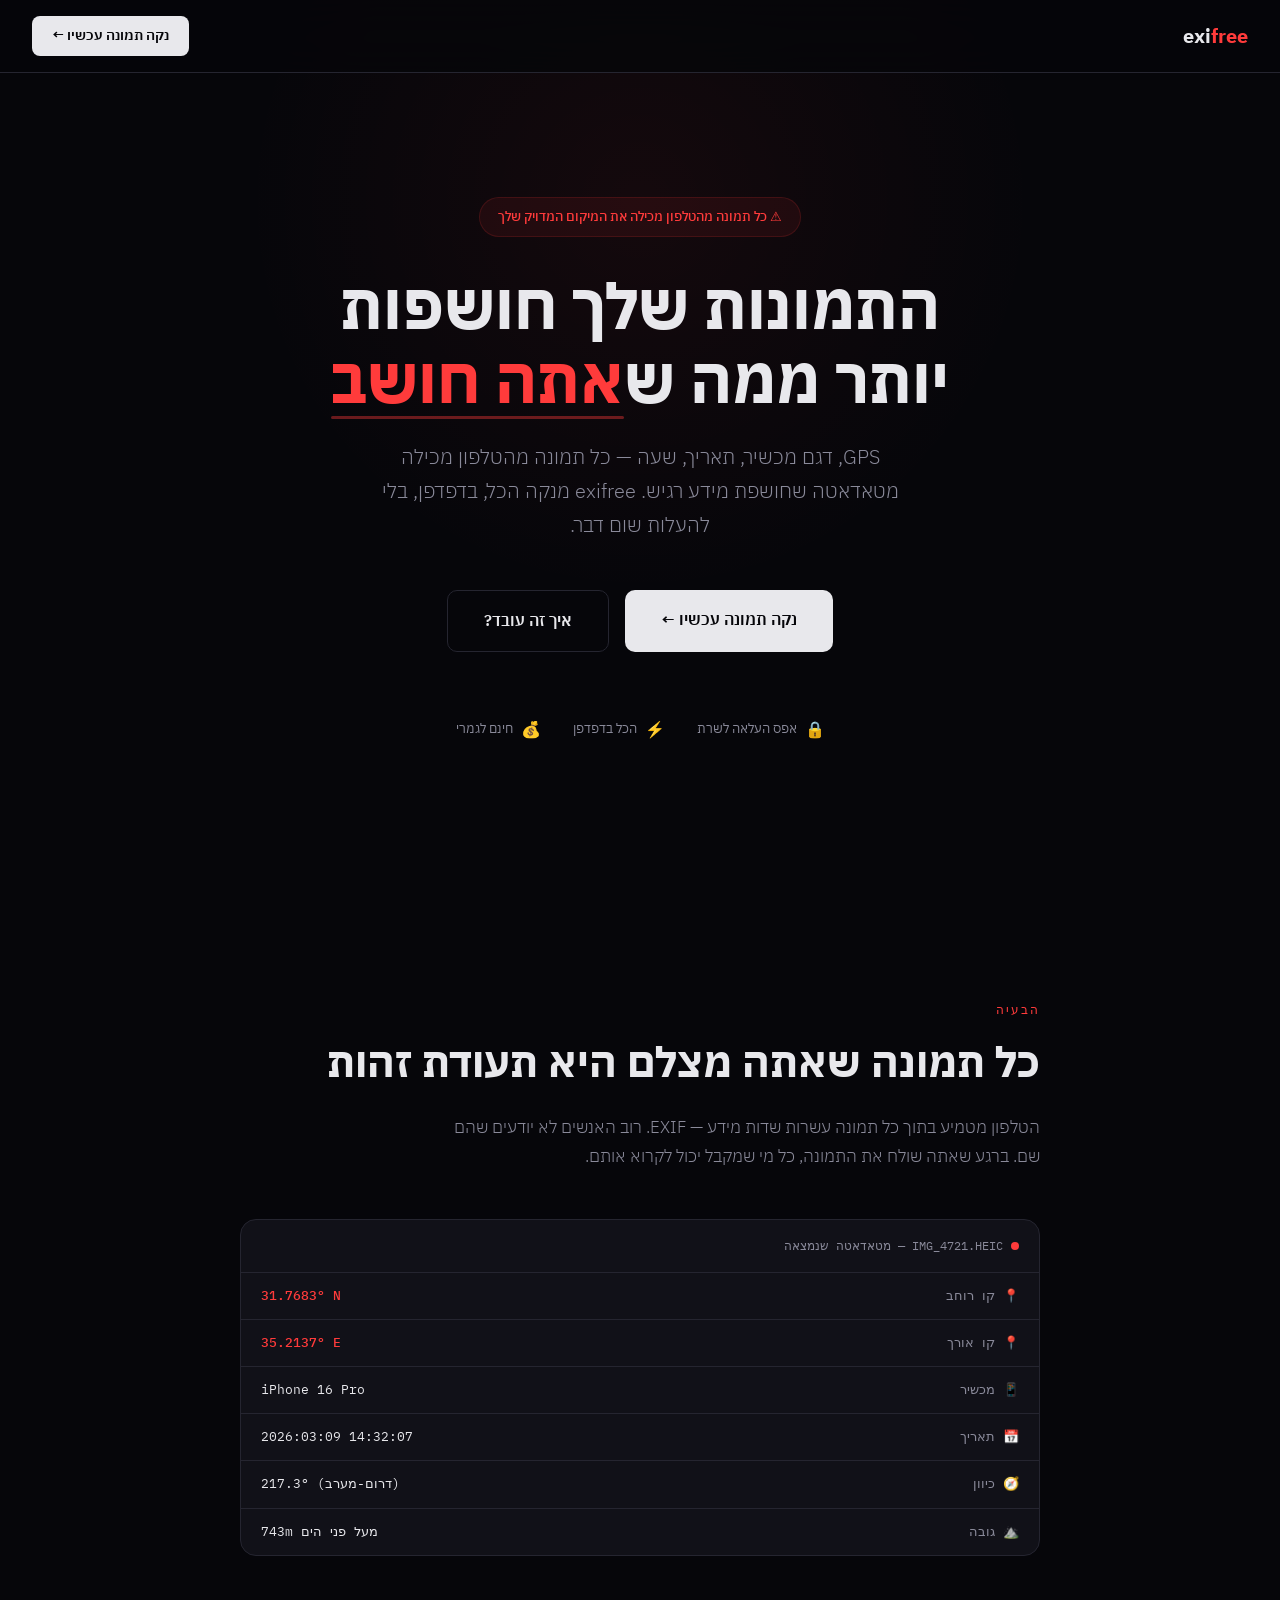
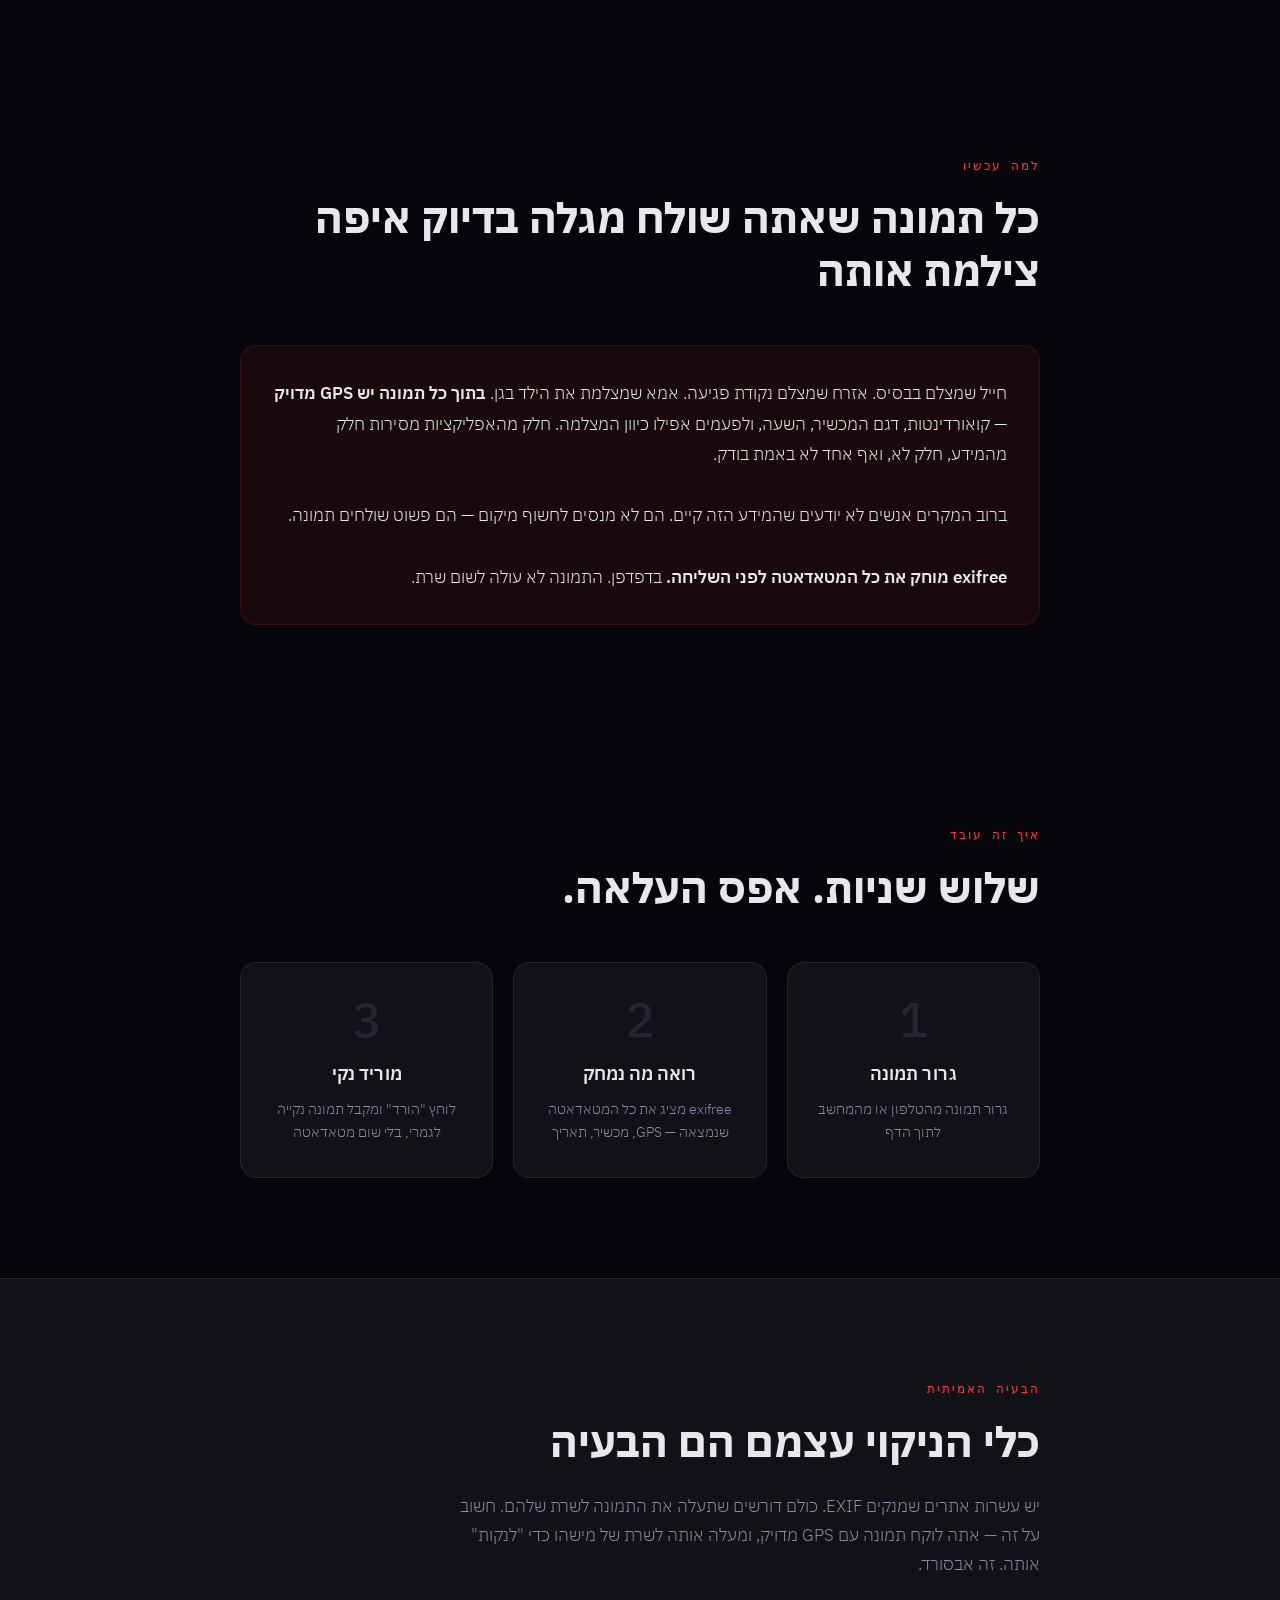
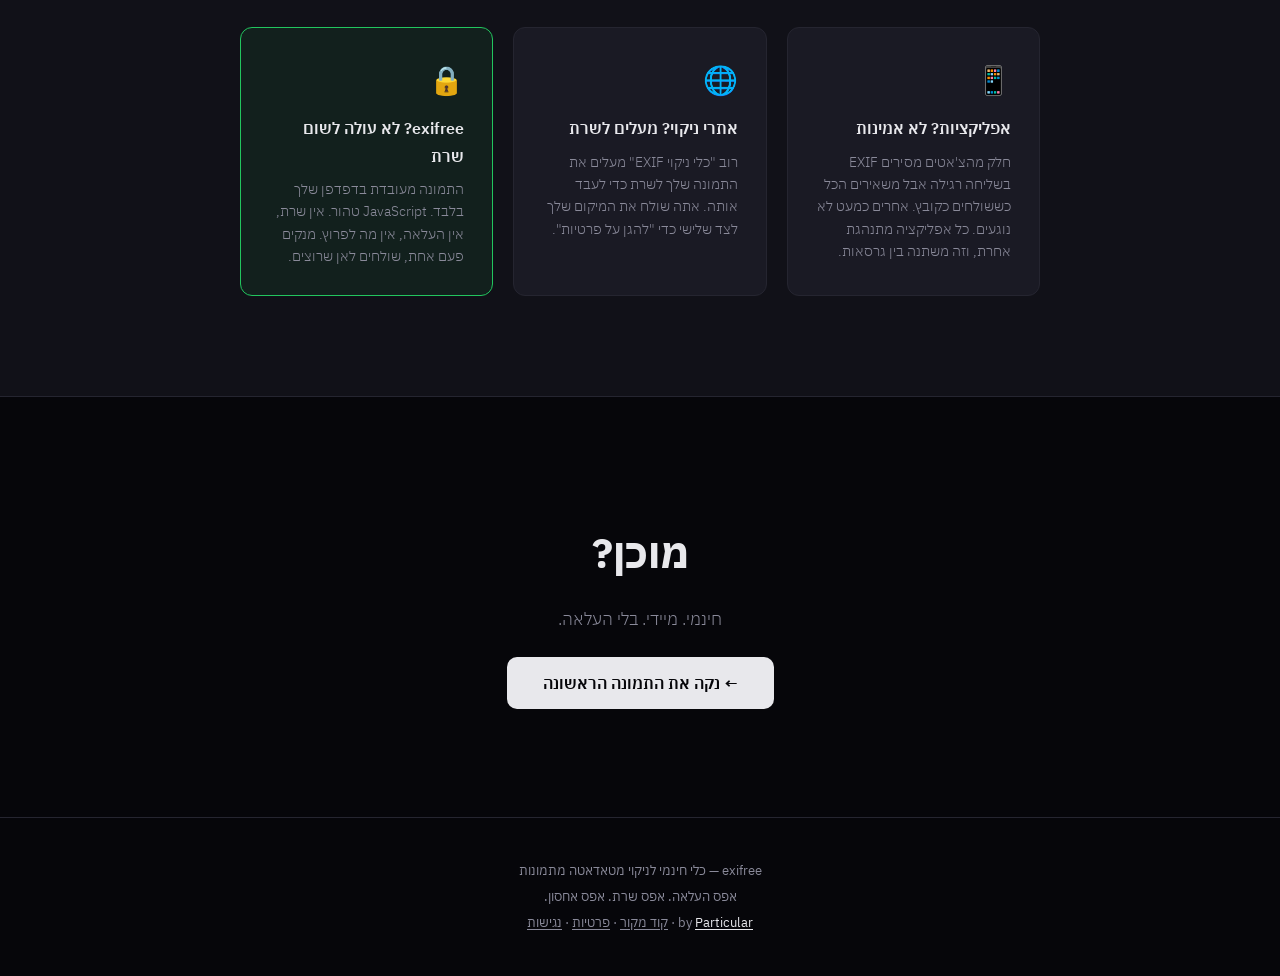
==== index.html @ 2421c088 "HEIC support, privacy, accessibility" ====
<!DOCTYPE html>
<html lang="he" dir="rtl">
<head>
<meta charset="UTF-8">
<meta name="viewport" content="width=device-width, initial-scale=1.0">
<title>exifree — התמונות שלך חושפות יותר ממה שאתה חושב</title>
<meta name="description" content="כלי חינמי לניקוי מטאדאטה מתמונות — GPS, מכשיר, תאריך. הכל בדפדפן, אפס העלאה לשרת. במיוחד חשוב בזמן מלחמה.">
<meta property="og:title" content="exifree — נקה מטאדאטה מתמונות">
<meta property="og:description" content="כל תמונה מהטלפון מכילה GPS מדויק, דגם מכשיר, תאריך ושעה. exifree מנקה הכל — בדפדפן, בלי העלאה.">
<meta property="og:type" content="website">
<link rel="preconnect" href="https://fonts.googleapis.com">
<link href="https://fonts.googleapis.com/css2?family=IBM+Plex+Sans+Hebrew:wght@300;400;500;600;700;800&family=IBM+Plex+Mono:wght@400;500&display=swap" rel="stylesheet">
<style>
:root {
  --bg: #06060a;
  --surface: #111118;
  --surface-2: #1a1a24;
  --border: #252530;
  --text: #e8e8ec;
  --text-dim: #8a8a9a;
  --red: #ff3b3b;
  --red-glow: rgba(255, 59, 59, 0.08);
  --green: #22c55e;
  --green-glow: rgba(34, 197, 94, 0.08);
  --font: 'IBM Plex Sans Hebrew', 'IBM Plex Sans', sans-serif;
  --mono: 'IBM Plex Mono', monospace;
}

* { margin: 0; padding: 0; box-sizing: border-box; }

html { scroll-behavior: smooth; }

body {
  background: var(--bg);
  color: var(--text);
  font-family: var(--font);
  line-height: 1.7;
  -webkit-font-smoothing: antialiased;
}

/* Nav */
nav {
  position: fixed;
  top: 0;
  left: 0;
  right: 0;
  z-index: 100;
  padding: 16px 32px;
  display: flex;
  justify-content: space-between;
  align-items: center;
  background: rgba(6,6,10,0.85);
  backdrop-filter: blur(20px);
  border-bottom: 1px solid var(--border);
}

.nav-logo {
  font-size: 20px;
  font-weight: 700;
  text-decoration: none;
  color: var(--text);
}

.nav-logo span { color: var(--red); }

.nav-cta {
  padding: 8px 20px;
  background: var(--text);
  color: var(--bg);
  border: none;
  border-radius: 8px;
  font-family: var(--font);
  font-size: 14px;
  font-weight: 600;
  text-decoration: none;
  transition: opacity 0.2s;
}

.nav-cta:hover { opacity: 0.85; }

/* Hero */
.hero {
  min-height: 100vh;
  display: flex;
  flex-direction: column;
  justify-content: center;
  align-items: center;
  text-align: center;
  padding: 120px 24px 80px;
  position: relative;
  overflow: hidden;
}

.hero::before {
  content: '';
  position: absolute;
  top: -200px;
  left: 50%;
  transform: translateX(-50%);
  width: 800px;
  height: 800px;
  background: radial-gradient(circle, rgba(255,59,59,0.06) 0%, transparent 70%);
  pointer-events: none;
}

.hero-warning {
  display: inline-flex;
  align-items: center;
  gap: 8px;
  padding: 8px 18px;
  background: var(--red-glow);
  border: 1px solid rgba(255,59,59,0.15);
  border-radius: 100px;
  font-size: 13px;
  color: var(--red);
  font-weight: 500;
  margin-bottom: 32px;
  animation: fadeDown 0.6s ease;
}

@keyframes fadeDown {
  from { opacity: 0; transform: translateY(-12px); }
  to { opacity: 1; transform: translateY(0); }
}

.hero h1 {
  font-size: clamp(36px, 6vw, 64px);
  font-weight: 800;
  line-height: 1.15;
  margin-bottom: 24px;
  max-width: 700px;
  animation: fadeUp 0.6s ease 0.1s both;
}

.hero h1 em {
  font-style: normal;
  color: var(--red);
  position: relative;
}

.hero h1 em::after {
  content: '';
  position: absolute;
  bottom: 2px;
  right: 0;
  left: 0;
  height: 3px;
  background: var(--red);
  border-radius: 2px;
  opacity: 0.4;
}

.hero-sub {
  font-size: clamp(16px, 2.2vw, 20px);
  color: var(--text-dim);
  max-width: 540px;
  font-weight: 300;
  margin-bottom: 48px;
  animation: fadeUp 0.6s ease 0.2s both;
}

@keyframes fadeUp {
  from { opacity: 0; transform: translateY(16px); }
  to { opacity: 1; transform: translateY(0); }
}

.hero-actions {
  display: flex;
  gap: 16px;
  animation: fadeUp 0.6s ease 0.3s both;
}

.btn-large {
  padding: 16px 36px;
  border-radius: 10px;
  font-family: var(--font);
  font-size: 16px;
  font-weight: 600;
  text-decoration: none;
  transition: all 0.2s ease;
  cursor: pointer;
  border: none;
}

.btn-primary {
  background: var(--text);
  color: var(--bg);
}

.btn-primary:hover {
  transform: translateY(-2px);
  box-shadow: 0 8px 30px rgba(255,255,255,0.1);
}

.btn-ghost {
  background: transparent;
  color: var(--text);
  border: 1px solid var(--border);
}

.btn-ghost:hover {
  border-color: var(--text-dim);
}

.hero-trust {
  margin-top: 64px;
  display: flex;
  gap: 32px;
  animation: fadeUp 0.6s ease 0.4s both;
}

.trust-item {
  display: flex;
  align-items: center;
  gap: 8px;
  font-size: 13px;
  color: var(--text-dim);
}

.trust-item .icon {
  font-size: 16px;
}

/* Problem section */
section {
  padding: 100px 24px;
}

.section-inner {
  max-width: 800px;
  margin: 0 auto;
}

.section-label {
  font-family: var(--mono);
  font-size: 12px;
  font-weight: 500;
  color: var(--red);
  text-transform: uppercase;
  letter-spacing: 2px;
  margin-bottom: 16px;
}

.section-title {
  font-size: clamp(28px, 4vw, 42px);
  font-weight: 700;
  line-height: 1.25;
  margin-bottom: 24px;
}

.section-text {
  font-size: 17px;
  color: var(--text-dim);
  font-weight: 300;
  max-width: 600px;
}

/* EXIF demo */
.exif-demo {
  margin-top: 48px;
  background: var(--surface);
  border: 1px solid var(--border);
  border-radius: 16px;
  overflow: hidden;
}

.exif-demo-header {
  padding: 16px 20px;
  border-bottom: 1px solid var(--border);
  font-family: var(--mono);
  font-size: 12px;
  color: var(--text-dim);
  display: flex;
  align-items: center;
  gap: 8px;
}

.exif-demo-header .dot {
  width: 8px;
  height: 8px;
  border-radius: 50%;
  background: var(--red);
  animation: pulse 2s infinite;
}

@keyframes pulse {
  0%, 100% { opacity: 1; }
  50% { opacity: 0.4; }
}

.exif-demo-body {
  padding: 0;
}

.exif-row {
  display: flex;
  justify-content: space-between;
  padding: 12px 20px;
  border-bottom: 1px solid var(--border);
  font-size: 14px;
}

.exif-row:last-child { border-bottom: none; }

.exif-label {
  color: var(--text-dim);
  font-family: var(--mono);
  font-size: 13px;
}

.exif-value {
  font-family: var(--mono);
  font-size: 13px;
  direction: ltr;
  text-align: left;
}

.exif-value.danger {
  color: var(--red);
  font-weight: 500;
}

/* How section */
.how-grid {
  display: grid;
  grid-template-columns: repeat(3, 1fr);
  gap: 20px;
  margin-top: 48px;
}

.how-card {
  background: var(--surface);
  border: 1px solid var(--border);
  border-radius: 16px;
  padding: 32px 24px;
  text-align: center;
  transition: border-color 0.3s;
}

.how-card:hover {
  border-color: var(--text-dim);
}

.how-num {
  font-family: var(--mono);
  font-size: 48px;
  font-weight: 500;
  color: var(--border);
  margin-bottom: 16px;
  line-height: 1;
}

.how-card h3 {
  font-size: 18px;
  font-weight: 600;
  margin-bottom: 8px;
}

.how-card p {
  font-size: 14px;
  color: var(--text-dim);
  font-weight: 300;
}

/* Why section */
.why-section {
  background: var(--surface);
  border-top: 1px solid var(--border);
  border-bottom: 1px solid var(--border);
}

.why-grid {
  display: grid;
  grid-template-columns: repeat(3, 1fr);
  gap: 20px;
  margin-top: 48px;
}

.why-card {
  padding: 28px;
  background: var(--surface-2);
  border: 1px solid var(--border);
  border-radius: 12px;
}

.why-card .icon {
  font-size: 28px;
  margin-bottom: 12px;
}

.why-card h3 {
  font-size: 16px;
  font-weight: 600;
  margin-bottom: 8px;
}

.why-card p {
  font-size: 14px;
  color: var(--text-dim);
  font-weight: 300;
  line-height: 1.6;
}

.why-card-highlight {
  border-color: var(--green);
  background: var(--green-glow);
}

/* Context (wartime) */
.context-section .context-box {
  margin-top: 48px;
  padding: 32px;
  background: var(--red-glow);
  border: 1px solid rgba(255,59,59,0.12);
  border-radius: 16px;
}

.context-box p {
  font-size: 17px;
  line-height: 1.8;
  font-weight: 300;
}

.context-box strong {
  font-weight: 600;
  color: var(--text);
}

/* CTA */
.cta-section {
  text-align: center;
  padding: 120px 24px;
}

.cta-section h2 {
  font-size: clamp(28px, 4vw, 42px);
  font-weight: 700;
  margin-bottom: 16px;
}

.cta-section p {
  font-size: 17px;
  color: var(--text-dim);
  margin-bottom: 36px;
  font-weight: 300;
}

/* Footer */
footer {
  padding: 40px 24px;
  border-top: 1px solid var(--border);
  text-align: center;
}

footer p {
  font-size: 13px;
  color: var(--text-dim);
  line-height: 2;
}

footer a {
  color: var(--text-dim);
  text-decoration: underline;
  text-underline-offset: 2px;
}

footer a:hover { color: var(--text); }

/* Responsive */
@media (max-width: 640px) {
  nav { padding: 12px 16px; }
  .hero-actions { flex-direction: column; width: 100%; max-width: 320px; }
  .btn-large { text-align: center; }
  .hero-trust { flex-direction: column; gap: 12px; }
  .how-grid { grid-template-columns: 1fr; }
  .why-grid { grid-template-columns: 1fr; }
  .exif-row { flex-direction: column; gap: 4px; }
}

/* Accessibility */
*:focus-visible {
  outline: 2px solid var(--red);
  outline-offset: 2px;
}

.skip-link {
  position: absolute;
  top: -100px;
  right: 0;
  padding: 8px 16px;
  background: var(--red);
  color: #fff;
  z-index: 200;
  font-size: 14px;
  border-radius: 0 0 8px 8px;
  text-decoration: none;
}

.skip-link:focus { top: 0; right: 0; }

@media (prefers-reduced-motion: reduce) {
  *, *::before, *::after {
    animation-duration: 0.01ms !important;
    transition-duration: 0.01ms !important;
  }
}
</style>
</head>
<body>

<a href="#problem" class="skip-link">דלג לתוכן</a>

<nav aria-label="ניווט ראשי">
  <a href="/" class="nav-logo">exi<span>free</span></a>
  <a href="/app" class="nav-cta">נקה תמונה עכשיו ←</a>
</nav>

<!-- Hero -->
<main>
<section class="hero">
  <div class="hero-warning">⚠ כל תמונה מהטלפון מכילה את המיקום המדויק שלך</div>
  <h1>התמונות שלך חושפות<br>יותר ממה ש<em>אתה חושב</em></h1>
  <p class="hero-sub">GPS, דגם מכשיר, תאריך, שעה — כל תמונה מהטלפון מכילה מטאדאטה שחושפת מידע רגיש. exifree מנקה הכל, בדפדפן, בלי להעלות שום דבר.</p>
  <div class="hero-actions">
    <a href="/app" class="btn-large btn-primary">נקה תמונה עכשיו ←</a>
    <a href="#how" class="btn-large btn-ghost">איך זה עובד?</a>
  </div>
  <div class="hero-trust">
    <span class="trust-item"><span class="icon" aria-hidden="true">🔒</span> אפס העלאה לשרת</span>
    <span class="trust-item"><span class="icon" aria-hidden="true">⚡</span> הכל בדפדפן</span>
    <span class="trust-item"><span class="icon" aria-hidden="true">💰</span> חינם לגמרי</span>
  </div>
</section>

<!-- Problem -->
<section id="problem">
  <div class="section-inner">
    <div class="section-label">הבעיה</div>
    <h2 class="section-title">כל תמונה שאתה מצלם היא תעודת זהות</h2>
    <p class="section-text">הטלפון מטמיע בתוך כל תמונה עשרות שדות מידע — EXIF. רוב האנשים לא יודעים שהם שם. ברגע שאתה שולח את התמונה, כל מי שמקבל יכול לקרוא אותם.</p>
    
    <div class="exif-demo">
      <div class="exif-demo-header">
        <span class="dot" aria-hidden="true"></span>
        IMG_4721.HEIC — מטאדאטה שנמצאה
      </div>
      <div class="exif-demo-body">
        <div class="exif-row">
          <span class="exif-label">📍 קו רוחב</span>
          <span class="exif-value danger">31.7683° N</span>
        </div>
        <div class="exif-row">
          <span class="exif-label">📍 קו אורך</span>
          <span class="exif-value danger">35.2137° E</span>
        </div>
        <div class="exif-row">
          <span class="exif-label">📱 מכשיר</span>
          <span class="exif-value">iPhone 16 Pro</span>
        </div>
        <div class="exif-row">
          <span class="exif-label">📅 תאריך</span>
          <span class="exif-value">2026:03:09 14:32:07</span>
        </div>
        <div class="exif-row">
          <span class="exif-label">🧭 כיוון</span>
          <span class="exif-value">217.3° (דרום-מערב)</span>
        </div>
        <div class="exif-row">
          <span class="exif-label">⛰️ גובה</span>
          <span class="exif-value">743m מעל פני הים</span>
        </div>
      </div>
    </div>
  </div>
</section>

<!-- Context -->
<section class="context-section">
  <div class="section-inner">
    <div class="section-label">למה עכשיו</div>
    <h2 class="section-title">כל תמונה שאתה שולח מגלה בדיוק איפה צילמת אותה</h2>
    <div class="context-box">
      <p>
        חייל שמצלם בבסיס. אזרח שמצלם נקודת פגיעה. אמא שמצלמת את הילד בגן. <strong>בתוך כל תמונה יש GPS מדויק</strong> — קואורדינטות, דגם המכשיר, השעה, ולפעמים אפילו כיוון המצלמה. חלק מהאפליקציות מסירות חלק מהמידע, חלק לא, ואף אחד לא באמת בודק.<br><br>
        ברוב המקרים אנשים לא יודעים שהמידע הזה קיים. הם לא מנסים לחשוף מיקום — הם פשוט שולחים תמונה.<br><br>
        <strong>exifree מוחק את כל המטאדאטה לפני השליחה.</strong> בדפדפן. התמונה לא עולה לשום שרת.
      </p>
    </div>
  </div>
</section>

<!-- How -->
<section id="how">
  <div class="section-inner">
    <div class="section-label">איך זה עובד</div>
    <h2 class="section-title">שלוש שניות. אפס העלאה.</h2>
    <div class="how-grid">
      <div class="how-card">
        <div class="how-num">1</div>
        <h3>גרור תמונה</h3>
        <p>גרור תמונה מהטלפון או מהמחשב לתוך הדף</p>
      </div>
      <div class="how-card">
        <div class="how-num">2</div>
        <h3>רואה מה נמחק</h3>
        <p>exifree מציג את כל המטאדאטה שנמצאה — GPS, מכשיר, תאריך</p>
      </div>
      <div class="how-card">
        <div class="how-num">3</div>
        <h3>מוריד נקי</h3>
        <p>לוחץ "הורד" ומקבל תמונה נקייה לגמרי, בלי שום מטאדאטה</p>
      </div>
    </div>
  </div>
</section>

<!-- The Paradox -->
<section class="why-section">
  <div class="section-inner">
    <div class="section-label">הבעיה האמיתית</div>
    <h2 class="section-title">כלי הניקוי עצמם הם הבעיה</h2>
    <p class="section-text" style="margin-bottom:32px;">יש עשרות אתרים שמנקים EXIF. כולם דורשים שתעלה את התמונה לשרת שלהם. חשוב על זה — אתה לוקח תמונה עם GPS מדויק, ומעלה אותה לשרת של מישהו כדי "לנקות" אותה. זה אבסורד.</p>
    <div class="why-grid">
      <div class="why-card">
        <div class="icon" aria-hidden="true">📱</div>
        <h3>אפליקציות? לא אמינות</h3>
        <p>חלק מהצ'אטים מסירים EXIF בשליחה רגילה אבל משאירים הכל כששולחים כקובץ. אחרים כמעט לא נוגעים. כל אפליקציה מתנהגת אחרת, וזה משתנה בין גרסאות.</p>
      </div>
      <div class="why-card">
        <div class="icon" aria-hidden="true">🌐</div>
        <h3>אתרי ניקוי? מעלים לשרת</h3>
        <p>רוב "כלי ניקוי EXIF" מעלים את התמונה שלך לשרת כדי לעבד אותה. אתה שולח את המיקום שלך לצד שלישי כדי "להגן על פרטיות".</p>
      </div>
      <div class="why-card why-card-highlight">
        <div class="icon" aria-hidden="true">🔒</div>
        <h3>exifree? לא עולה לשום שרת</h3>
        <p>התמונה מעובדת בדפדפן שלך בלבד. JavaScript טהור. אין שרת, אין העלאה, אין מה לפרוץ. מנקים פעם אחת, שולחים לאן שרוצים.</p>
      </div>
    </div>
  </div>
</section>

</main>
<!-- CTA -->
<section class="cta-section">
  <h2>מוכן?</h2>
  <p>חינמי. מיידי. בלי העלאה.</p>
  <a href="/app" class="btn-large btn-primary">← נקה את התמונה הראשונה</a>
</section>

<!-- Footer -->
<footer role="contentinfo">
  <p>
    exifree — כלי חינמי לניקוי מטאדאטה מתמונות<br>
    אפס העלאה. אפס שרת. אפס אחסון.<br>
    by <a href="https://particular.co.il" style="color:var(--text);">Particular</a> · <a href="https://github.com/atas2390/exifree">קוד מקור</a> · <a href="/privacy">פרטיות</a> · <a href="/accessibility">נגישות</a>
  </p>
</footer>

</body>
</html>
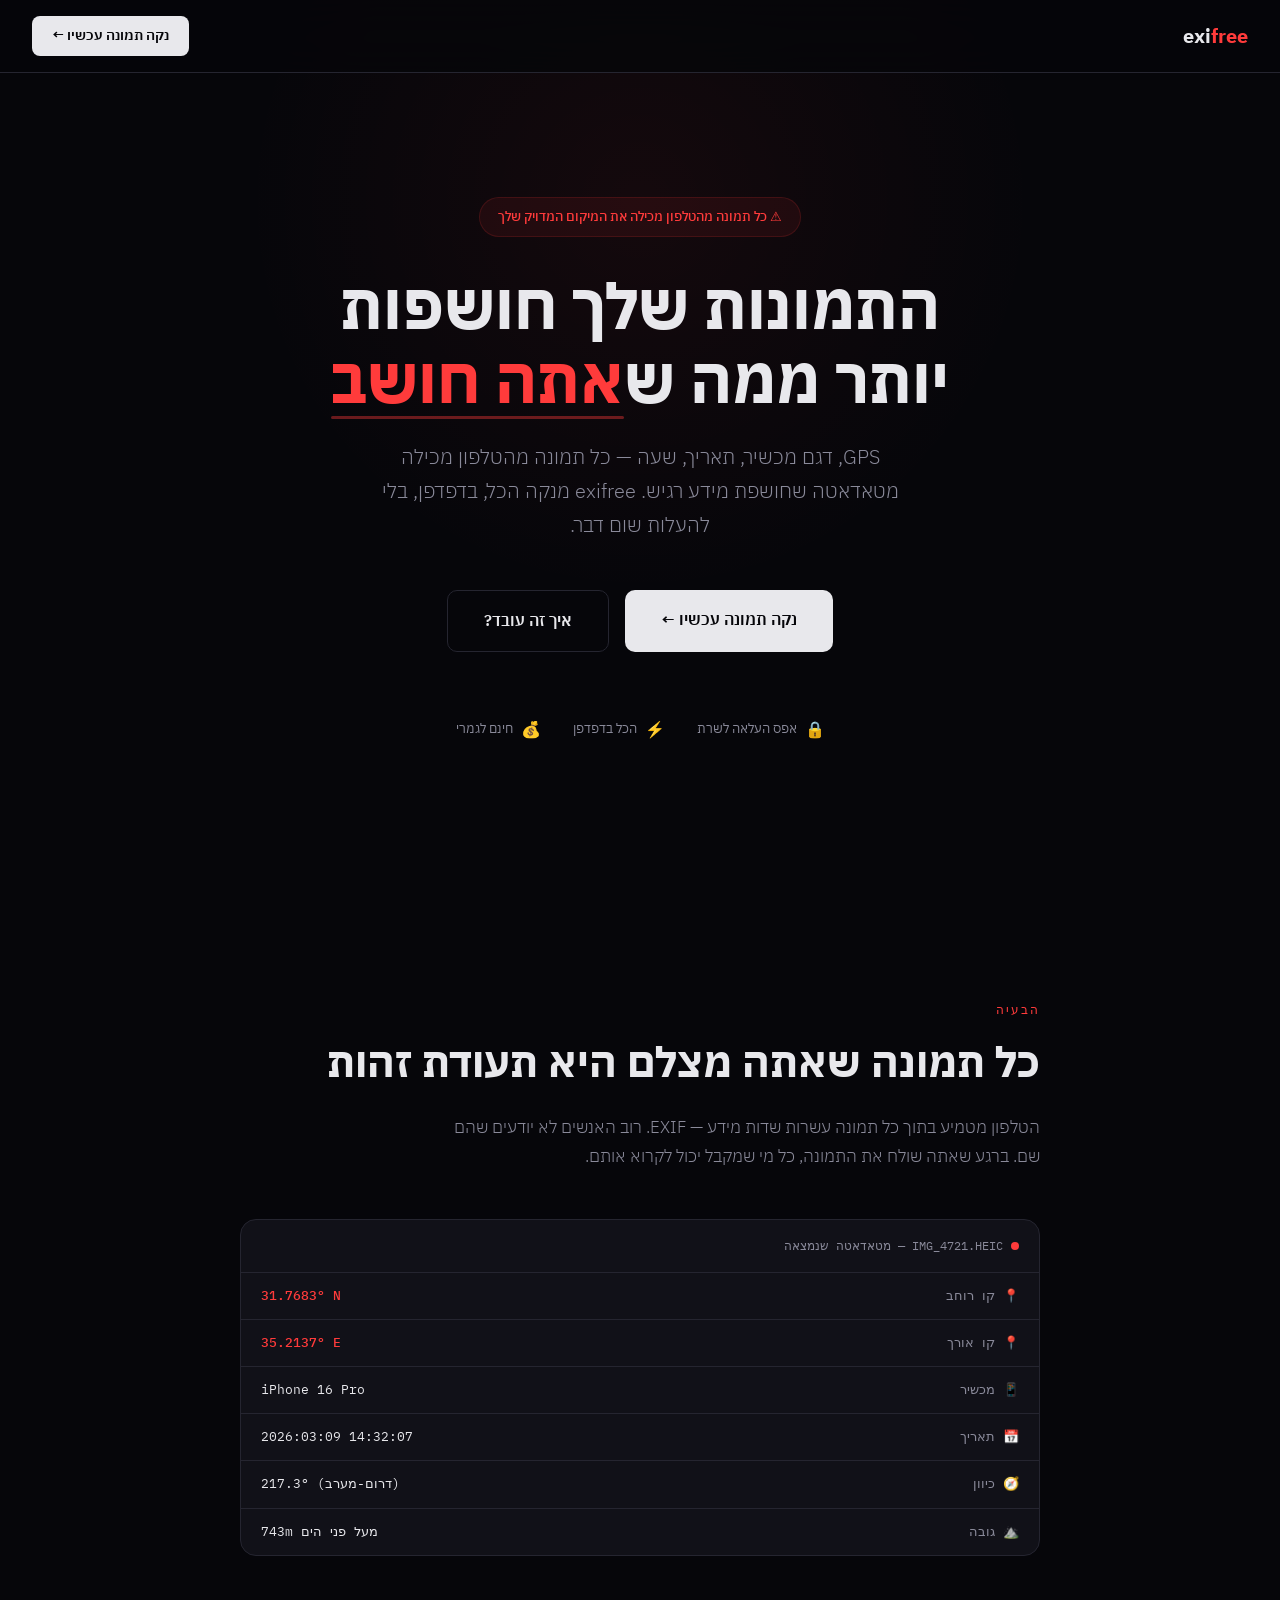
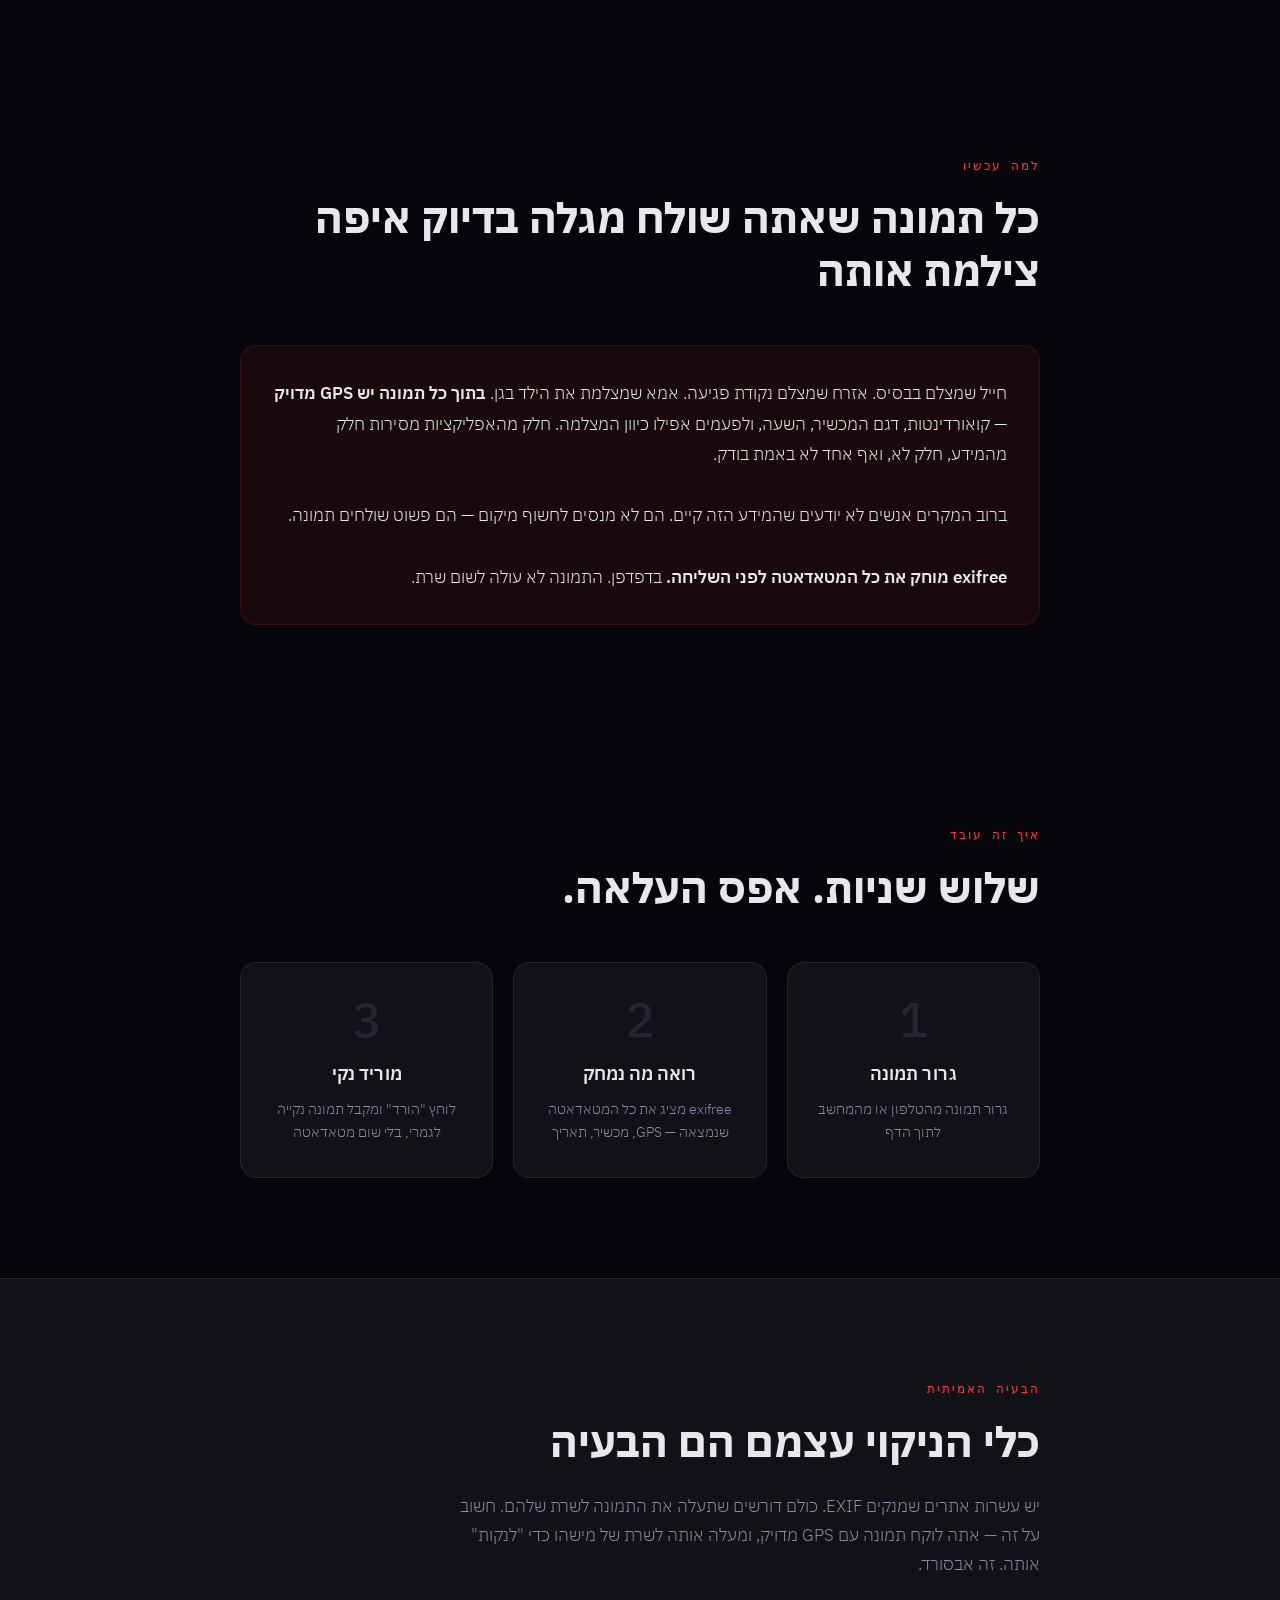
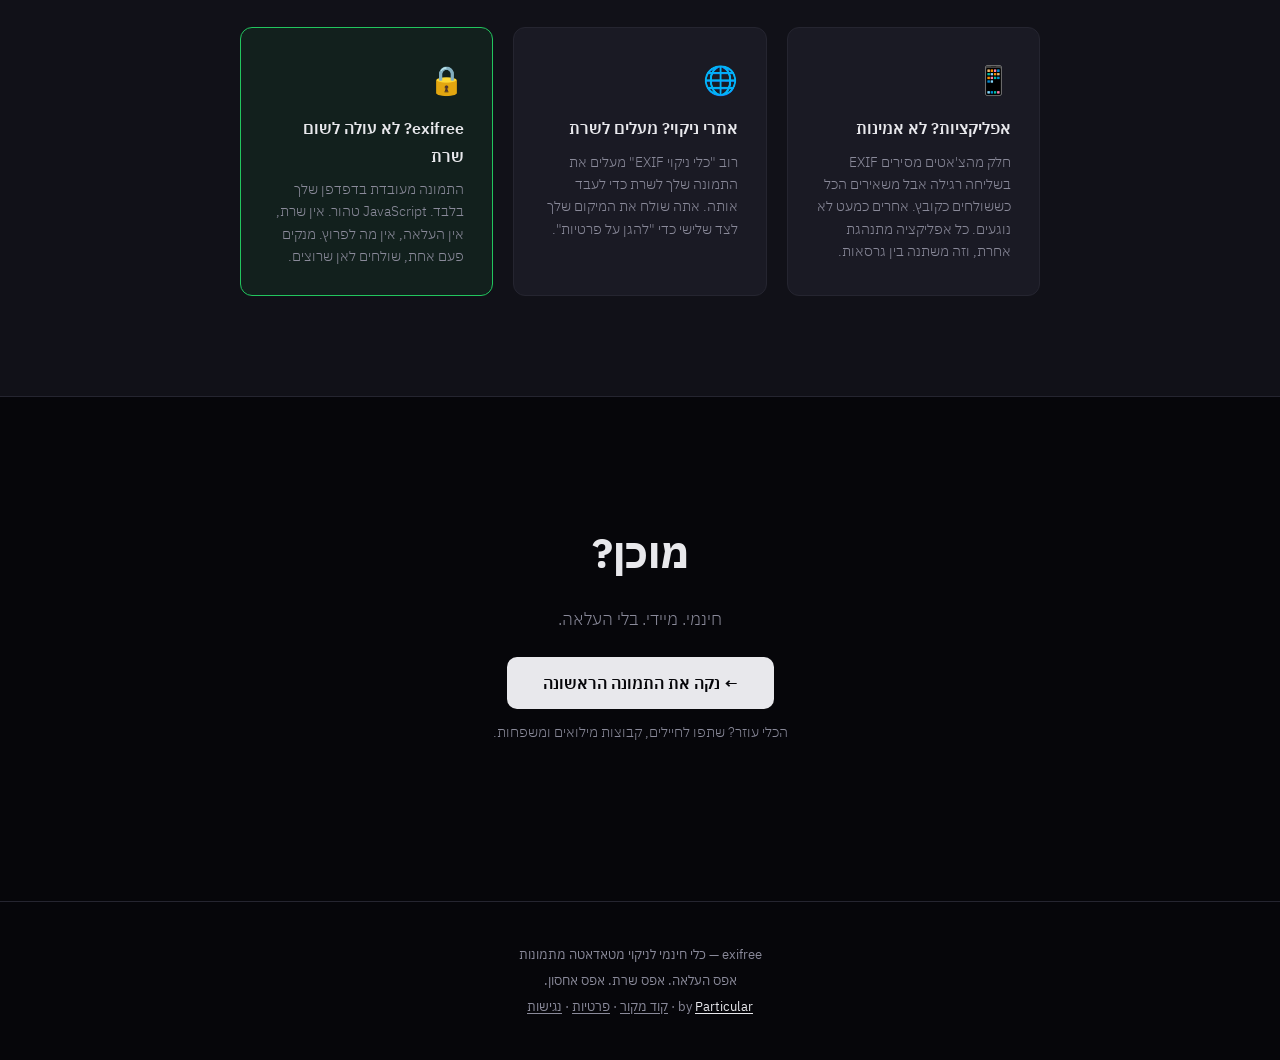
==== commit 4371794e: "add sharing CTA" ====
--- a/index.html
+++ b/index.html
@@ -646,6 +646,7 @@
   <h2>מוכן?</h2>
   <p>חינמי. מיידי. בלי העלאה.</p>
   <a href="/app" class="btn-large btn-primary">← נקה את התמונה הראשונה</a>
+  <p style="margin-top:24px; font-size:14px; color:var(--text-dim);">הכלי עוזר? שתפו לחיילים, קבוצות מילואים ומשפחות.</p>
 </section>
 
 <!-- Footer -->
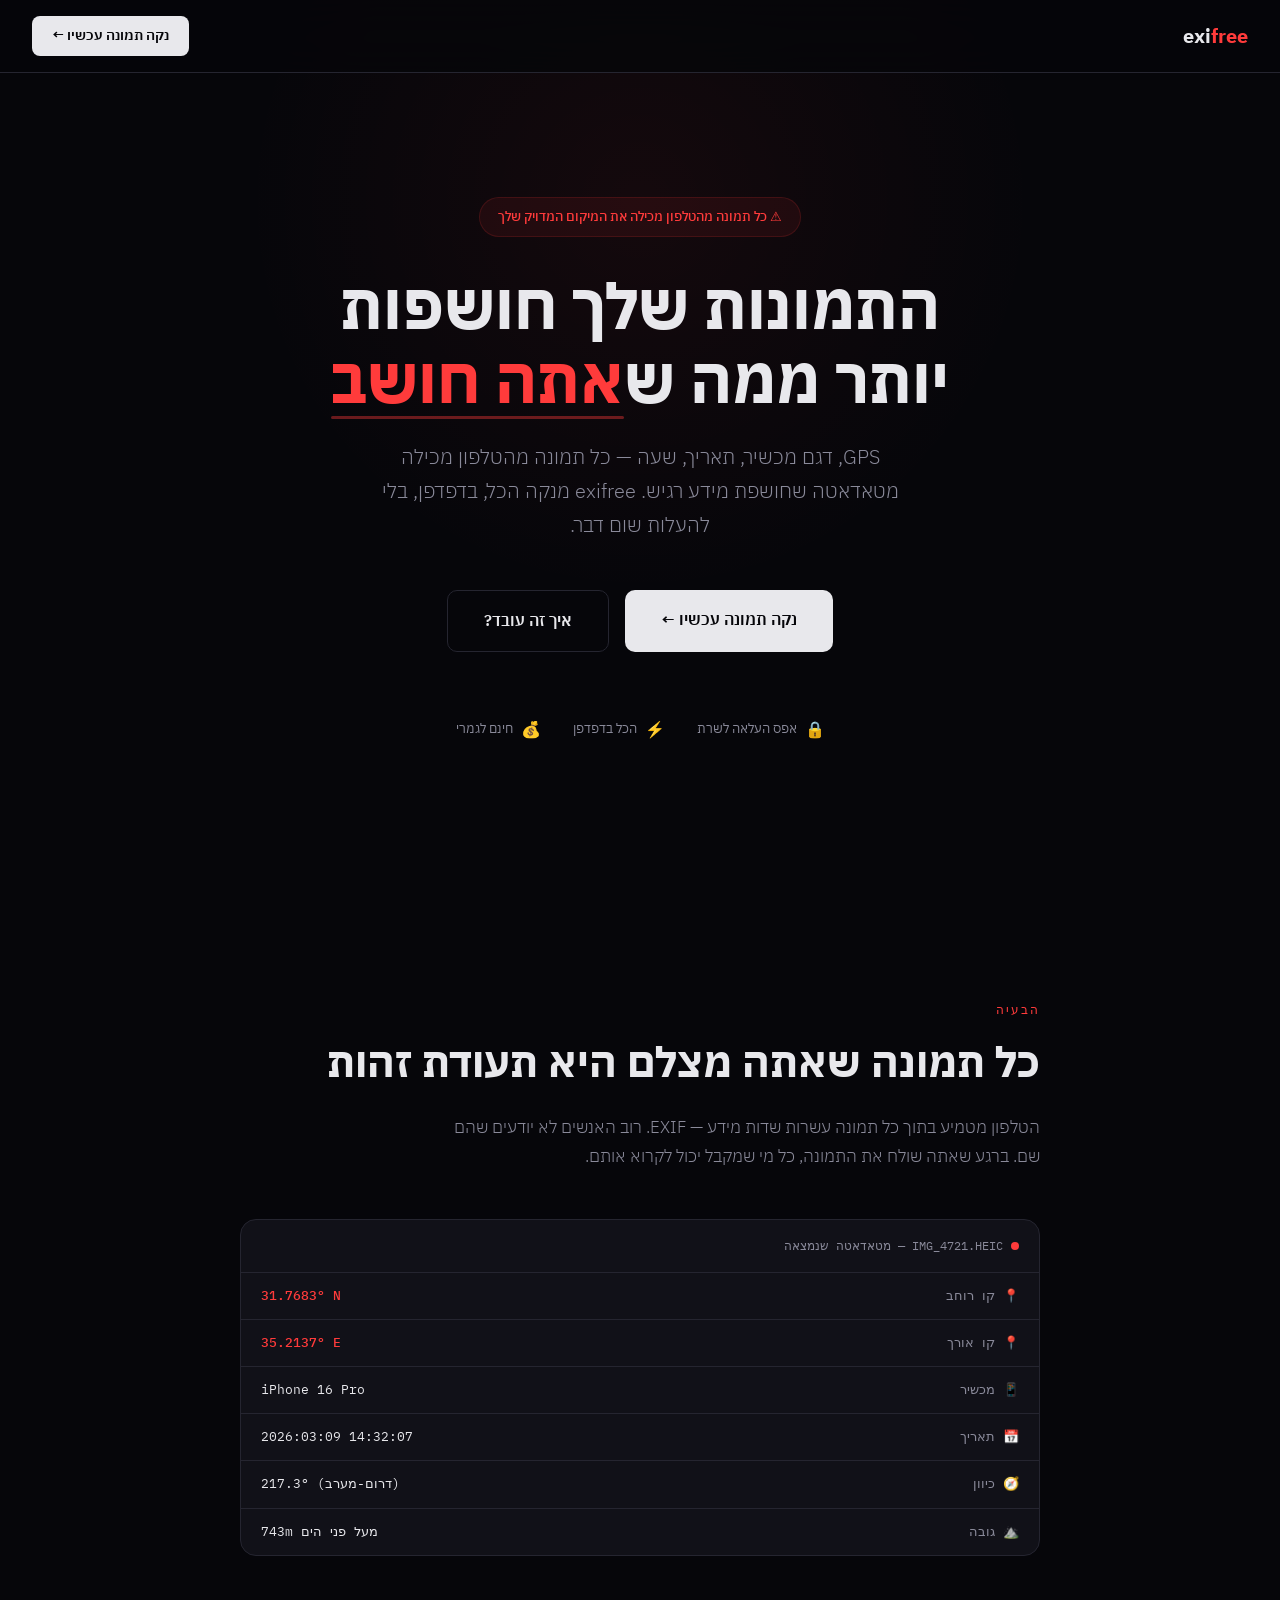
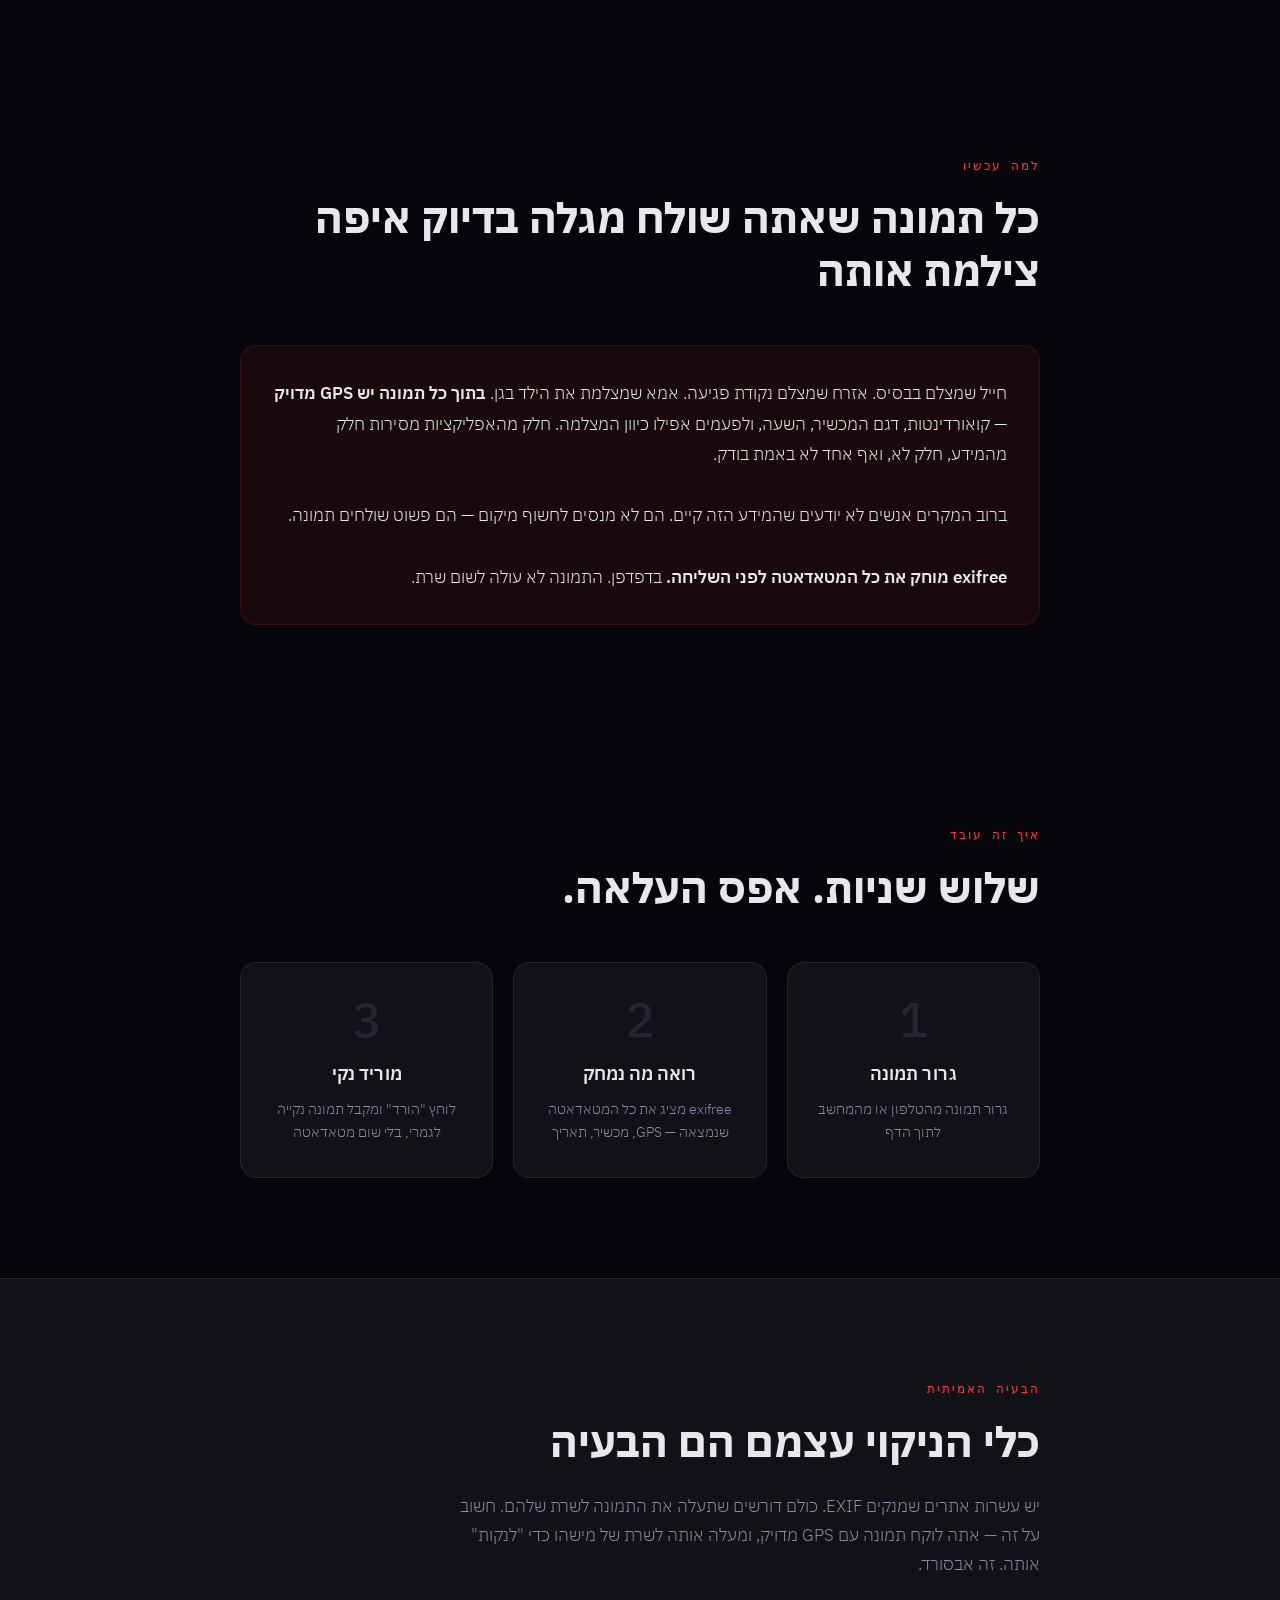
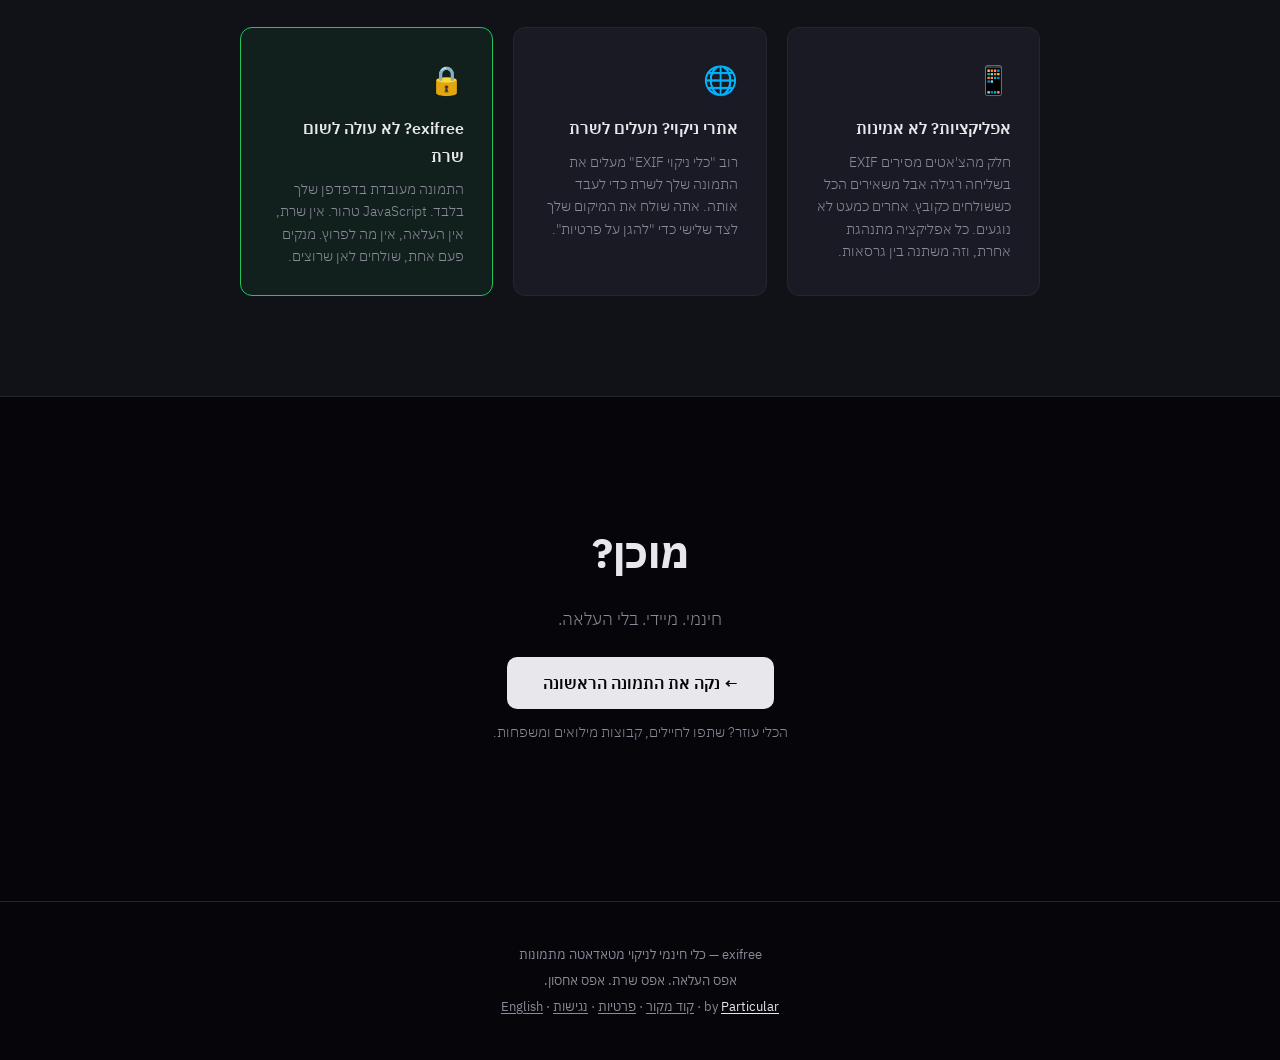
==== commit eb976443: "add English version, universal privacy focus" ====
--- a/index.html
+++ b/index.html
@@ -654,7 +654,7 @@
   <p>
     exifree — כלי חינמי לניקוי מטאדאטה מתמונות<br>
     אפס העלאה. אפס שרת. אפס אחסון.<br>
-    by <a href="https://particular.co.il" style="color:var(--text);">Particular</a> · <a href="https://github.com/atas2390/exifree">קוד מקור</a> · <a href="/privacy">פרטיות</a> · <a href="/accessibility">נגישות</a>
+    by <a href="https://particular.co.il" style="color:var(--text);">Particular</a> · <a href="https://github.com/atas2390/exifree">קוד מקור</a> · <a href="/privacy">פרטיות</a> · <a href="/accessibility">נגישות</a> · <a href="/en/">English</a>
   </p>
 </footer>
 
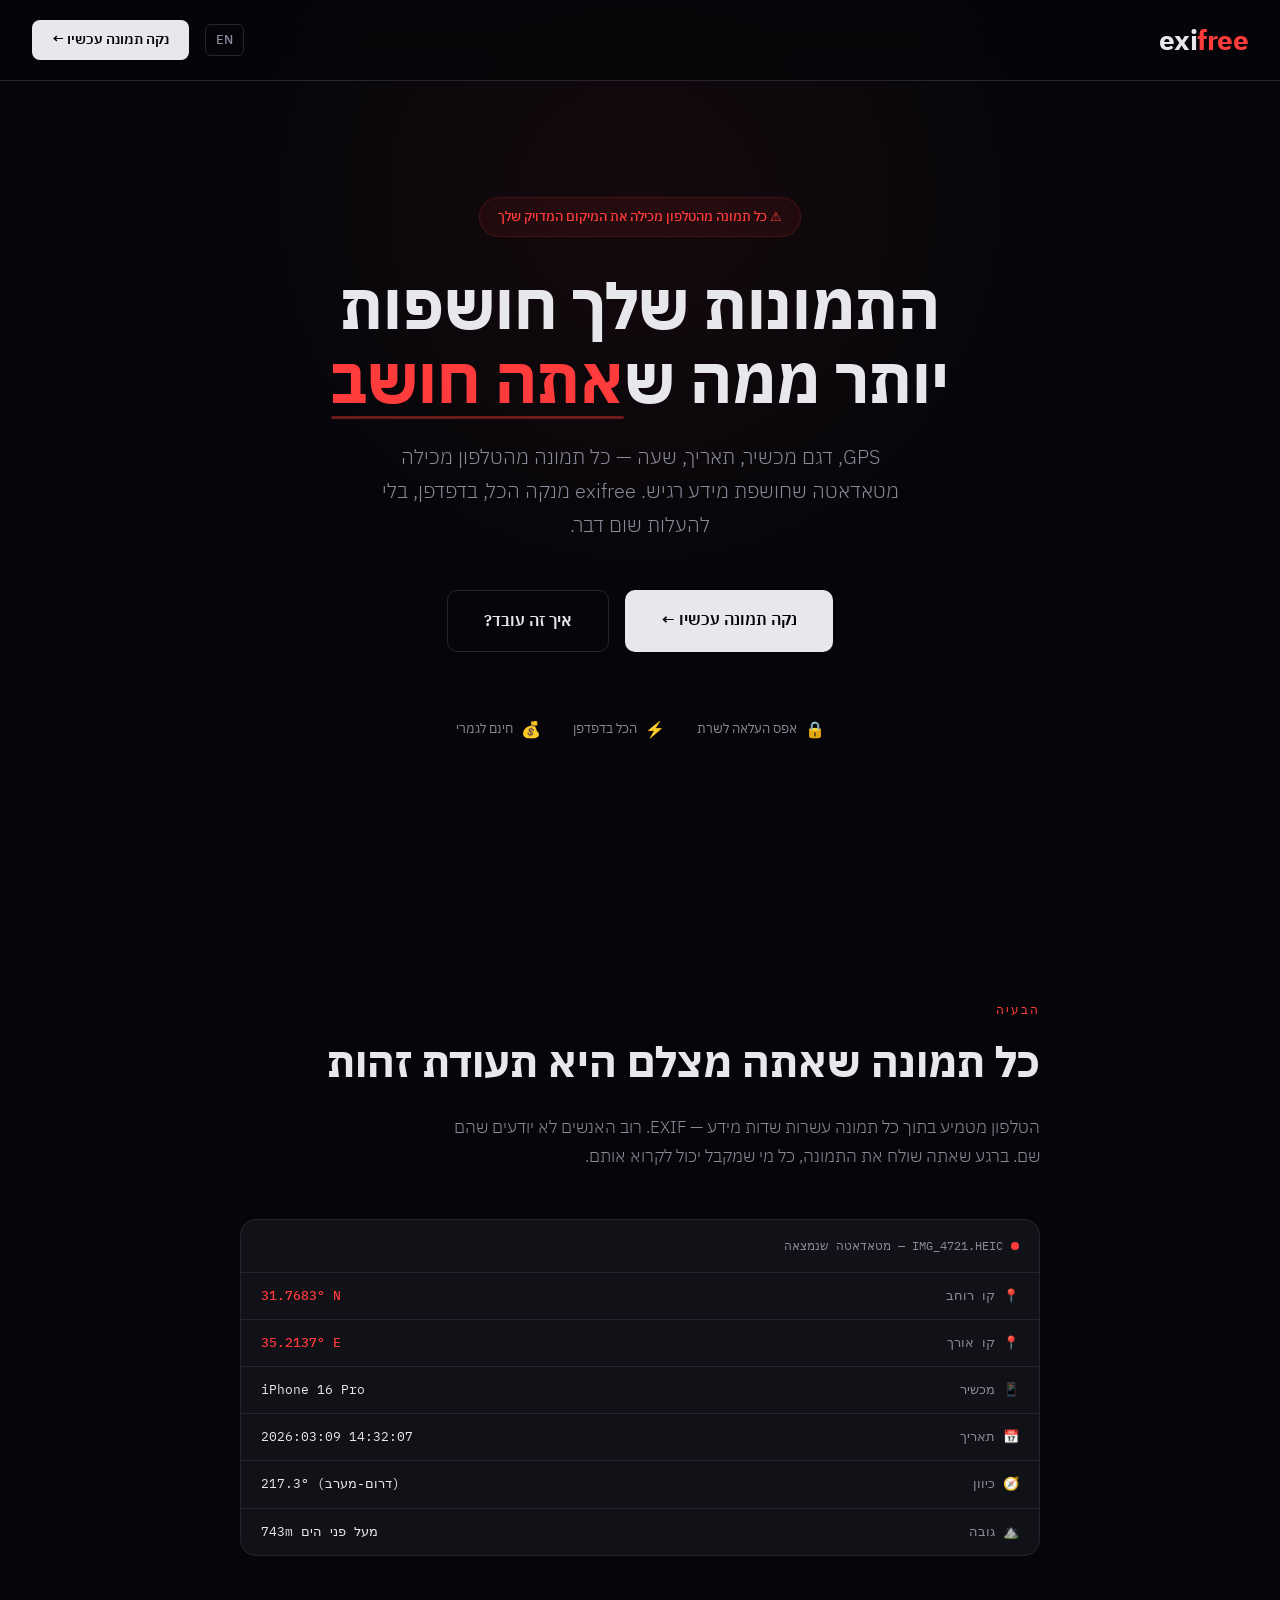
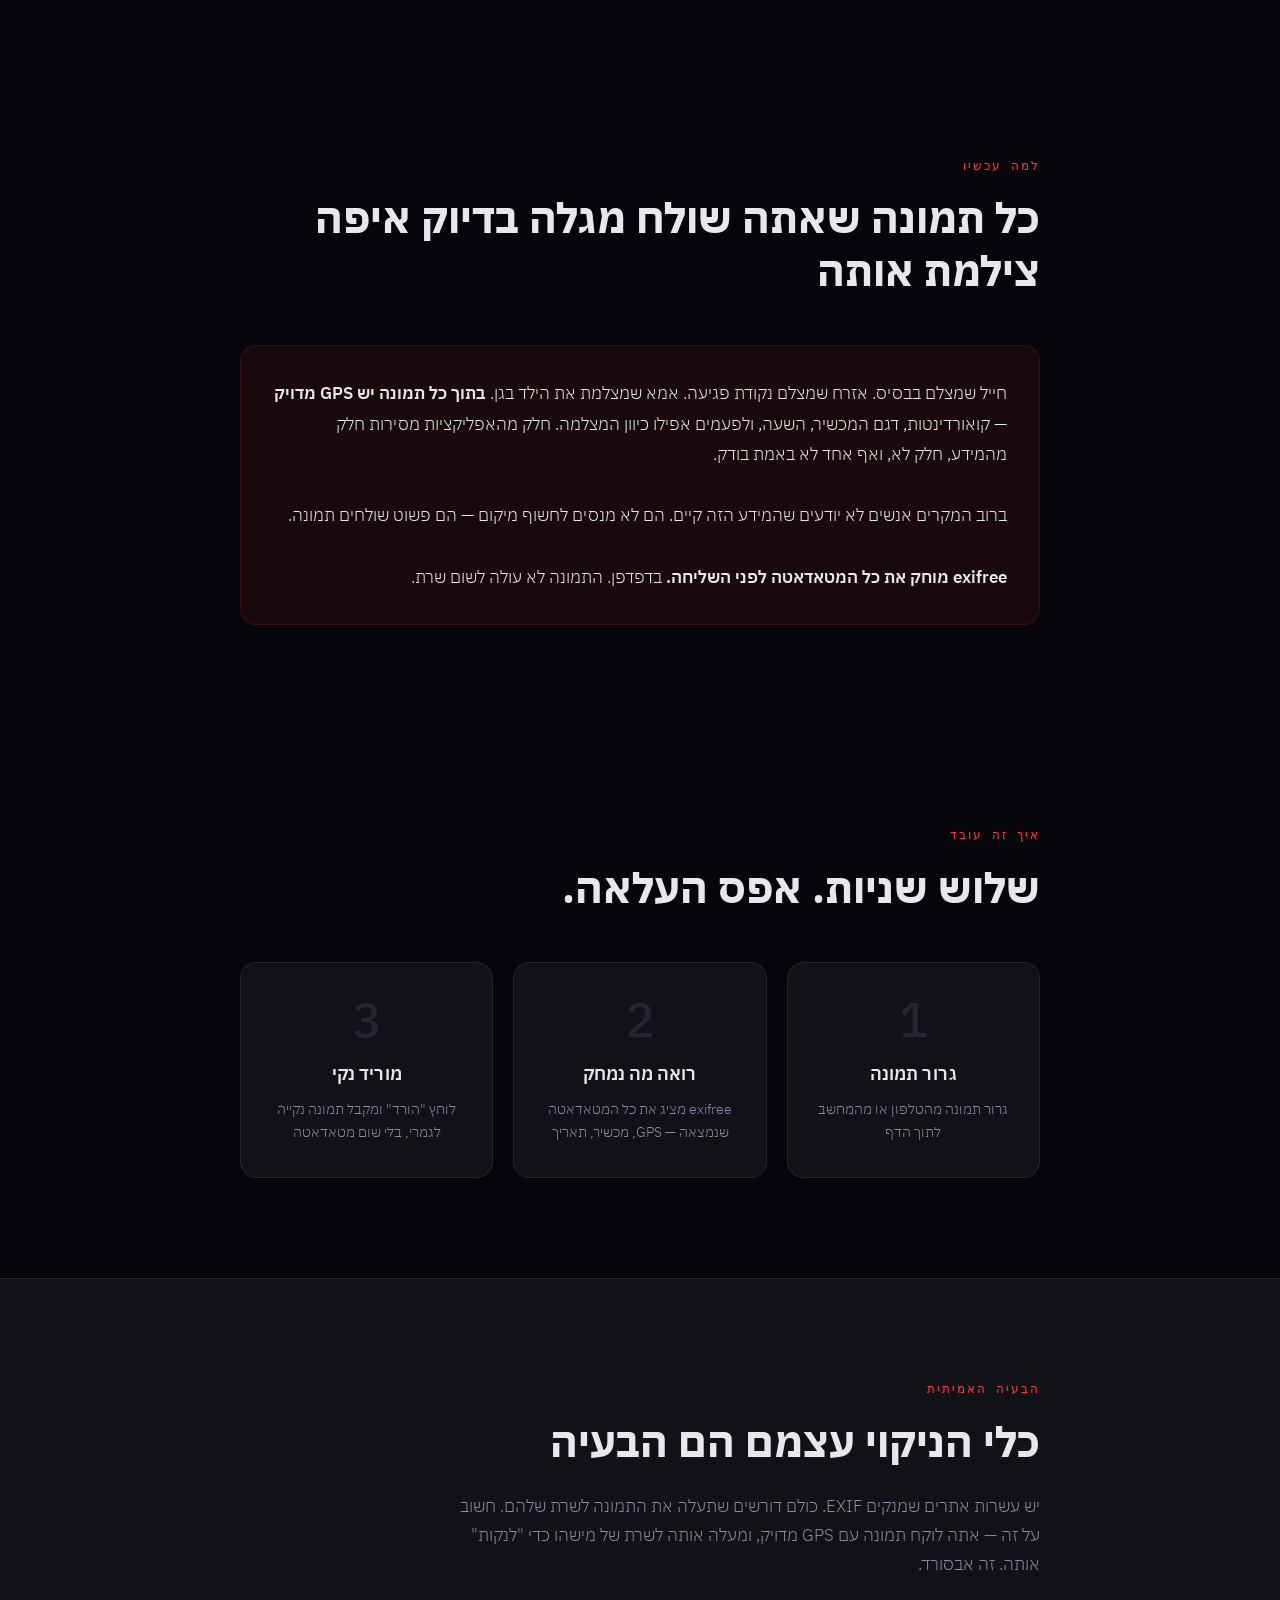
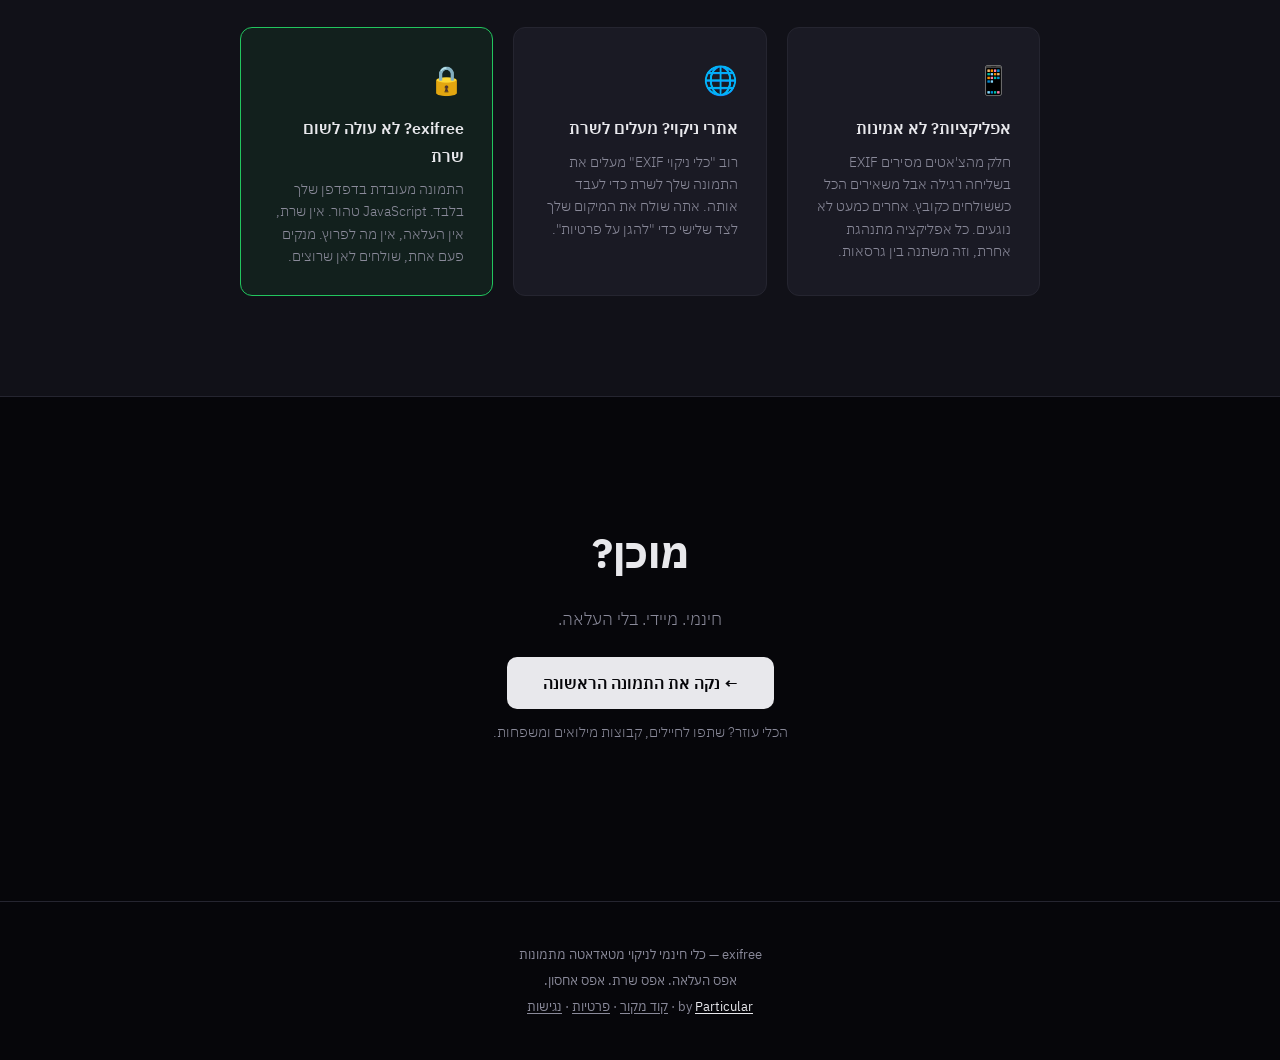
==== commit f86f10d3: "bigger logo, language toggle in nav" ====
--- a/index.html
+++ b/index.html
@@ -55,10 +55,11 @@
 }
 
 .nav-logo {
-  font-size: 20px;
+  font-size: 28px;
   font-weight: 700;
   text-decoration: none;
   color: var(--text);
+  letter-spacing: -0.5px;
 }
 
 .nav-logo span { color: var(--red); }
@@ -77,6 +78,10 @@
 }
 
 .nav-cta:hover { opacity: 0.85; }
+
+.nav-right { display: flex; align-items: center; gap: 16px; }
+.nav-lang { font-size: 13px; color: var(--text-dim); text-decoration: none; font-weight: 500; padding: 4px 10px; border: 1px solid var(--border); border-radius: 6px; transition: all 0.2s; }
+.nav-lang:hover { color: var(--text); border-color: var(--text-dim); }
 
 /* Hero */
 .hero {
@@ -512,7 +517,10 @@
 
 <nav aria-label="ניווט ראשי">
   <a href="/" class="nav-logo">exi<span>free</span></a>
-  <a href="/app" class="nav-cta">נקה תמונה עכשיו ←</a>
+  <div class="nav-right">
+    <a href="/en/" class="nav-lang">EN</a>
+    <a href="/app" class="nav-cta">נקה תמונה עכשיו ←</a>
+  </div>
 </nav>
 
 <!-- Hero -->
@@ -654,7 +662,7 @@
   <p>
     exifree — כלי חינמי לניקוי מטאדאטה מתמונות<br>
     אפס העלאה. אפס שרת. אפס אחסון.<br>
-    by <a href="https://particular.co.il" style="color:var(--text);">Particular</a> · <a href="https://github.com/atas2390/exifree">קוד מקור</a> · <a href="/privacy">פרטיות</a> · <a href="/accessibility">נגישות</a> · <a href="/en/">English</a>
+    by <a href="https://particular.co.il" style="color:var(--text);">Particular</a> · <a href="https://github.com/atas2390/exifree">קוד מקור</a> · <a href="/privacy">פרטיות</a> · <a href="/accessibility">נגישות</a>
   </p>
 </footer>
 
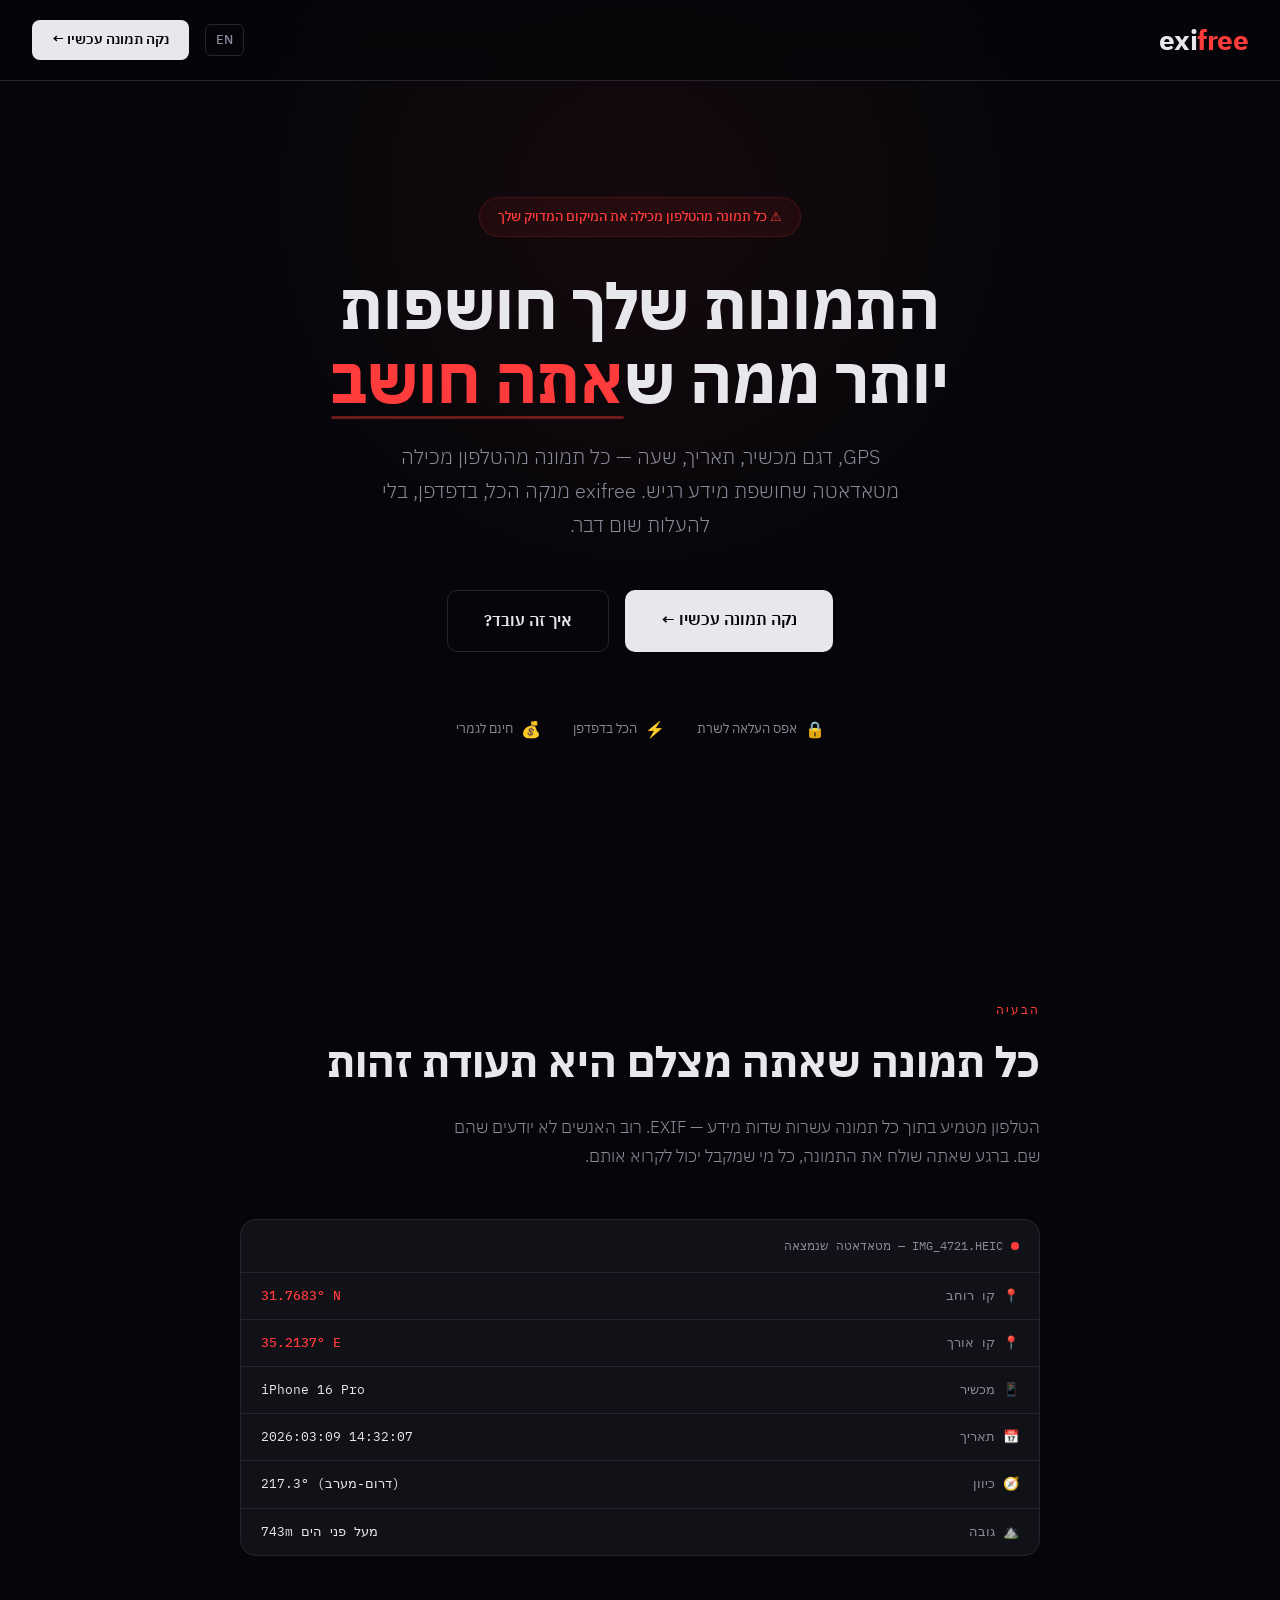
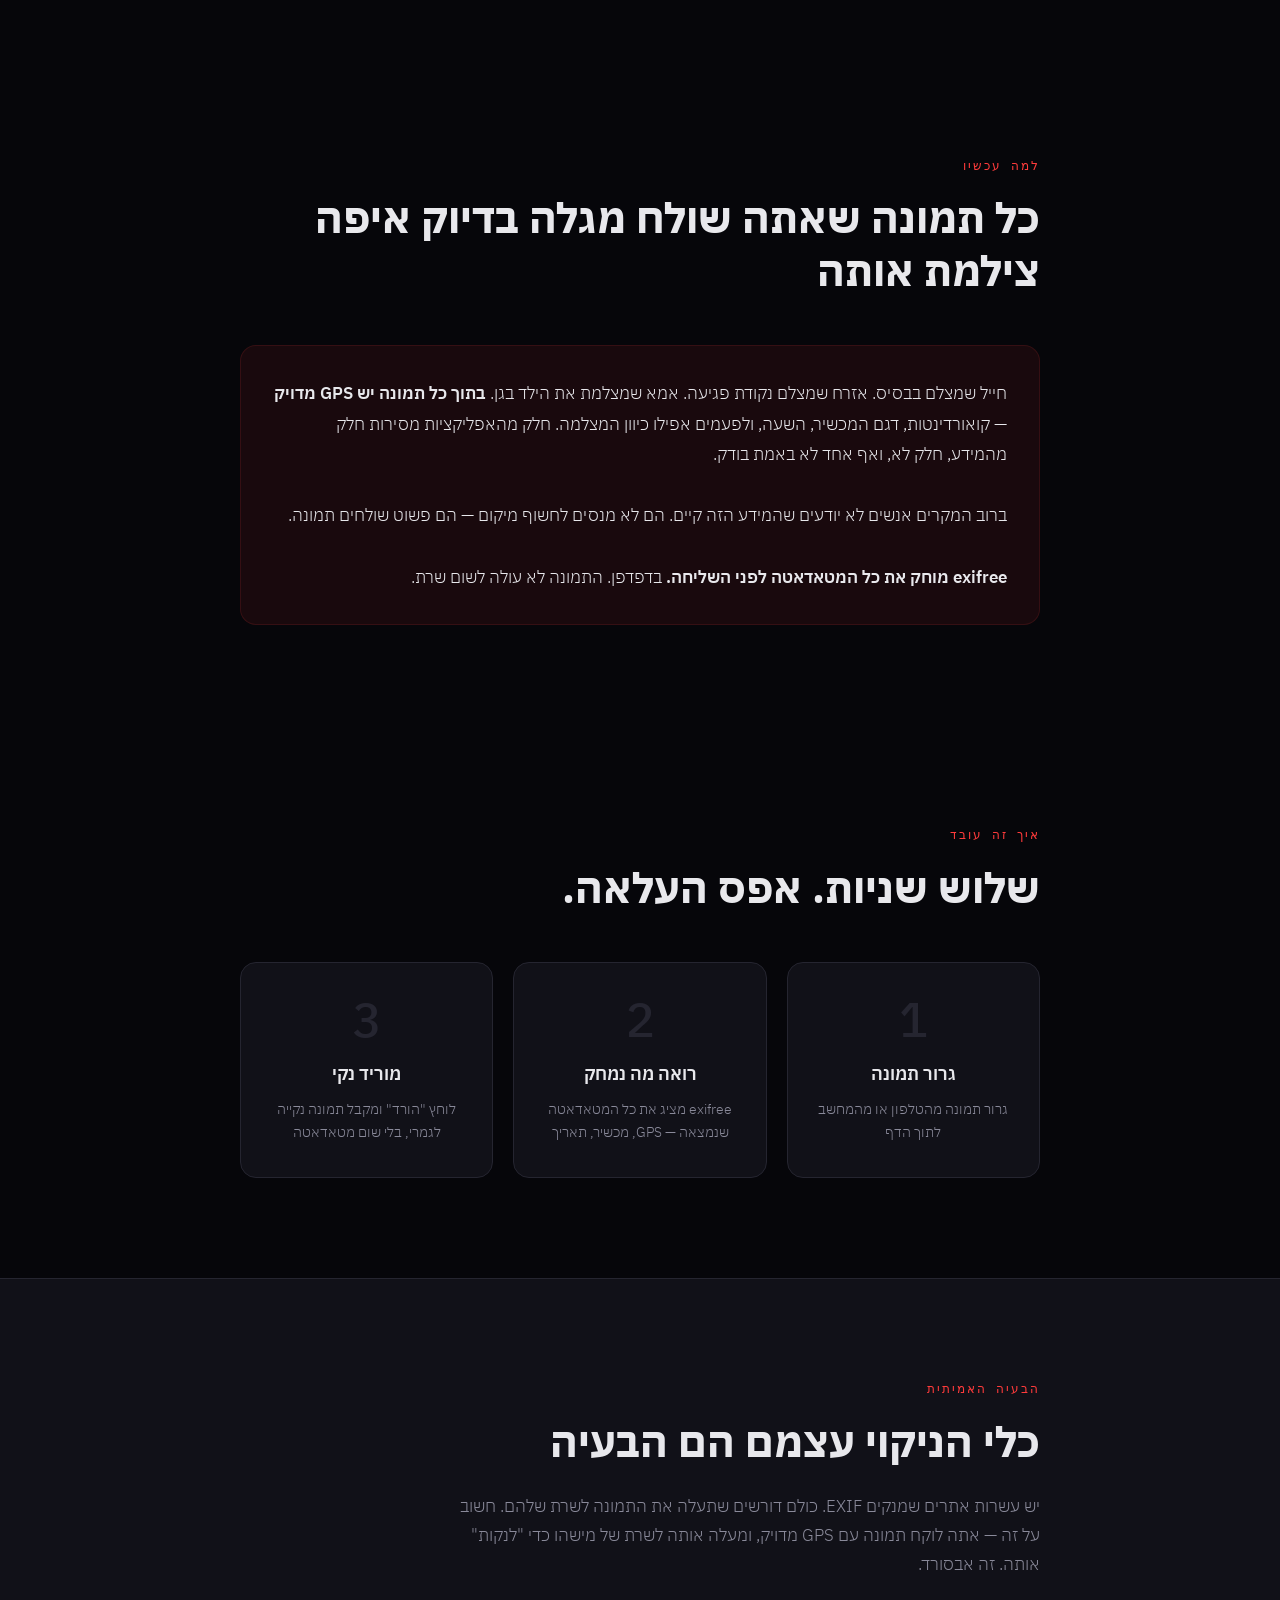
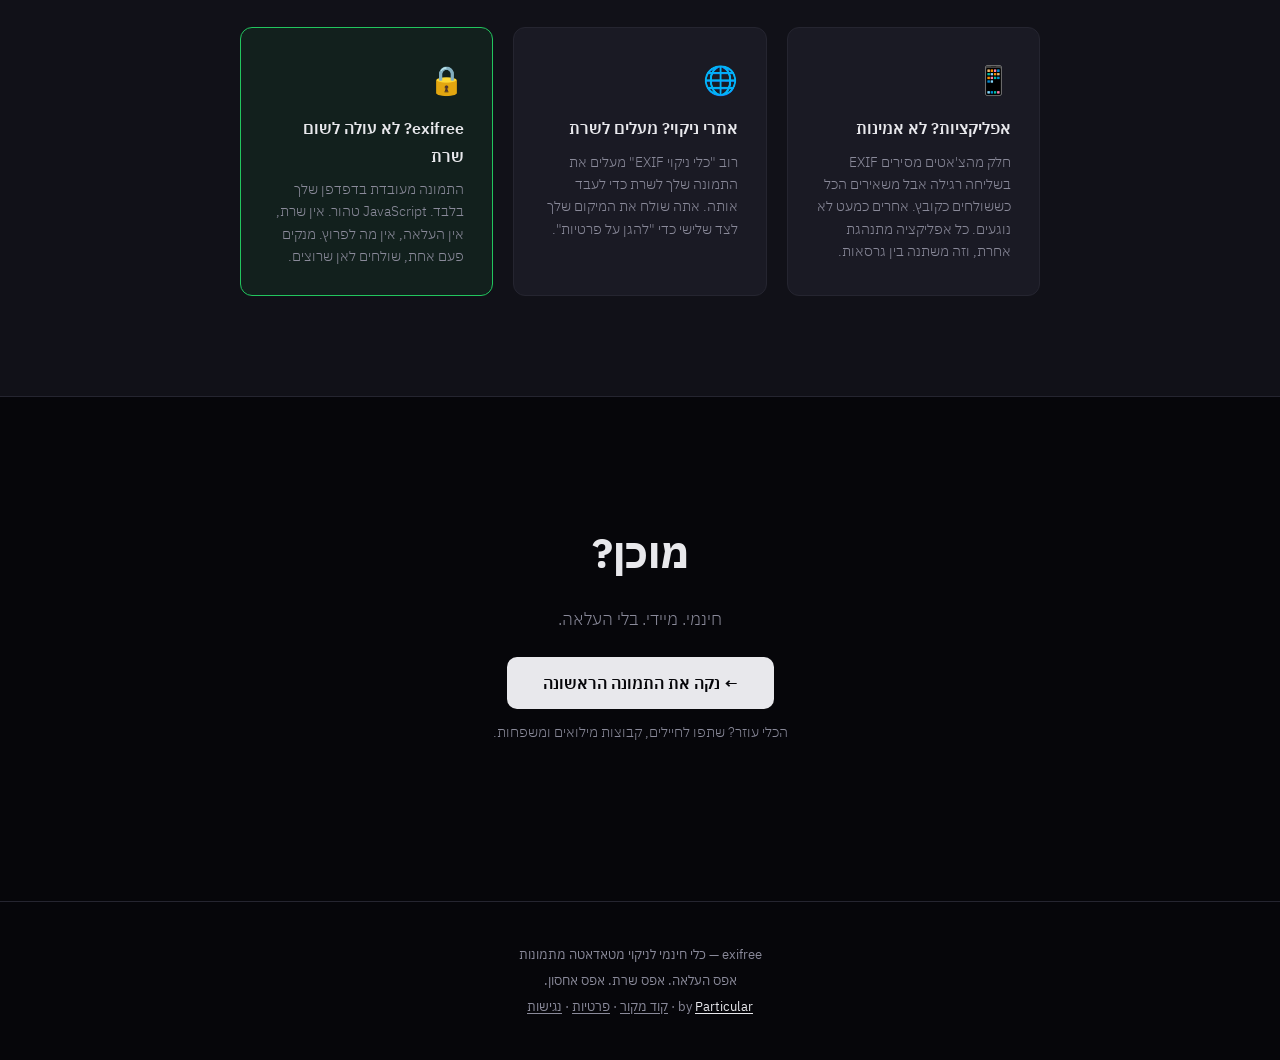
==== commit 5a9b4d8d: "self-host fonts, remove Google Fonts" ====
--- a/index.html
+++ b/index.html
@@ -8,8 +8,7 @@
 <meta property="og:title" content="exifree — נקה מטאדאטה מתמונות">
 <meta property="og:description" content="כל תמונה מהטלפון מכילה GPS מדויק, דגם מכשיר, תאריך ושעה. exifree מנקה הכל — בדפדפן, בלי העלאה.">
 <meta property="og:type" content="website">
-<link rel="preconnect" href="https://fonts.googleapis.com">
-<link href="https://fonts.googleapis.com/css2?family=IBM+Plex+Sans+Hebrew:wght@300;400;500;600;700;800&family=IBM+Plex+Mono:wght@400;500&display=swap" rel="stylesheet">
+<link rel="stylesheet" href="/fonts/fonts.css">
 <style>
 :root {
   --bg: #06060a;
--- a/fonts/fonts.css
+++ b/fonts/fonts.css
@@ -0,0 +1,89 @@
+/* IBM Plex Sans Hebrew — weights 300–700 */
+@font-face {
+  font-family: 'IBM Plex Sans Hebrew';
+  font-style: normal;
+  font-weight: 300;
+  font-display: swap;
+  src: url('/fonts/ibm-plex-sans-hebrew-300.woff2') format('woff2');
+}
+@font-face {
+  font-family: 'IBM Plex Sans Hebrew';
+  font-style: normal;
+  font-weight: 400;
+  font-display: swap;
+  src: url('/fonts/ibm-plex-sans-hebrew-400.woff2') format('woff2');
+}
+@font-face {
+  font-family: 'IBM Plex Sans Hebrew';
+  font-style: normal;
+  font-weight: 500;
+  font-display: swap;
+  src: url('/fonts/ibm-plex-sans-hebrew-500.woff2') format('woff2');
+}
+@font-face {
+  font-family: 'IBM Plex Sans Hebrew';
+  font-style: normal;
+  font-weight: 600;
+  font-display: swap;
+  src: url('/fonts/ibm-plex-sans-hebrew-600.woff2') format('woff2');
+}
+@font-face {
+  font-family: 'IBM Plex Sans Hebrew';
+  font-style: normal;
+  font-weight: 700;
+  font-display: swap;
+  src: url('/fonts/ibm-plex-sans-hebrew-700.woff2') format('woff2');
+}
+
+/* IBM Plex Sans — weights 300–700 */
+@font-face {
+  font-family: 'IBM Plex Sans';
+  font-style: normal;
+  font-weight: 300;
+  font-display: swap;
+  src: url('/fonts/ibm-plex-sans-300.woff2') format('woff2');
+}
+@font-face {
+  font-family: 'IBM Plex Sans';
+  font-style: normal;
+  font-weight: 400;
+  font-display: swap;
+  src: url('/fonts/ibm-plex-sans-400.woff2') format('woff2');
+}
+@font-face {
+  font-family: 'IBM Plex Sans';
+  font-style: normal;
+  font-weight: 500;
+  font-display: swap;
+  src: url('/fonts/ibm-plex-sans-500.woff2') format('woff2');
+}
+@font-face {
+  font-family: 'IBM Plex Sans';
+  font-style: normal;
+  font-weight: 600;
+  font-display: swap;
+  src: url('/fonts/ibm-plex-sans-600.woff2') format('woff2');
+}
+@font-face {
+  font-family: 'IBM Plex Sans';
+  font-style: normal;
+  font-weight: 700;
+  font-display: swap;
+  src: url('/fonts/ibm-plex-sans-700.woff2') format('woff2');
+}
+
+/* IBM Plex Mono — weights 400–500 */
+@font-face {
+  font-family: 'IBM Plex Mono';
+  font-style: normal;
+  font-weight: 400;
+  font-display: swap;
+  src: url('/fonts/ibm-plex-mono-400.woff2') format('woff2');
+}
+@font-face {
+  font-family: 'IBM Plex Mono';
+  font-style: normal;
+  font-weight: 500;
+  font-display: swap;
+  src: url('/fonts/ibm-plex-mono-500.woff2') format('woff2');
+}
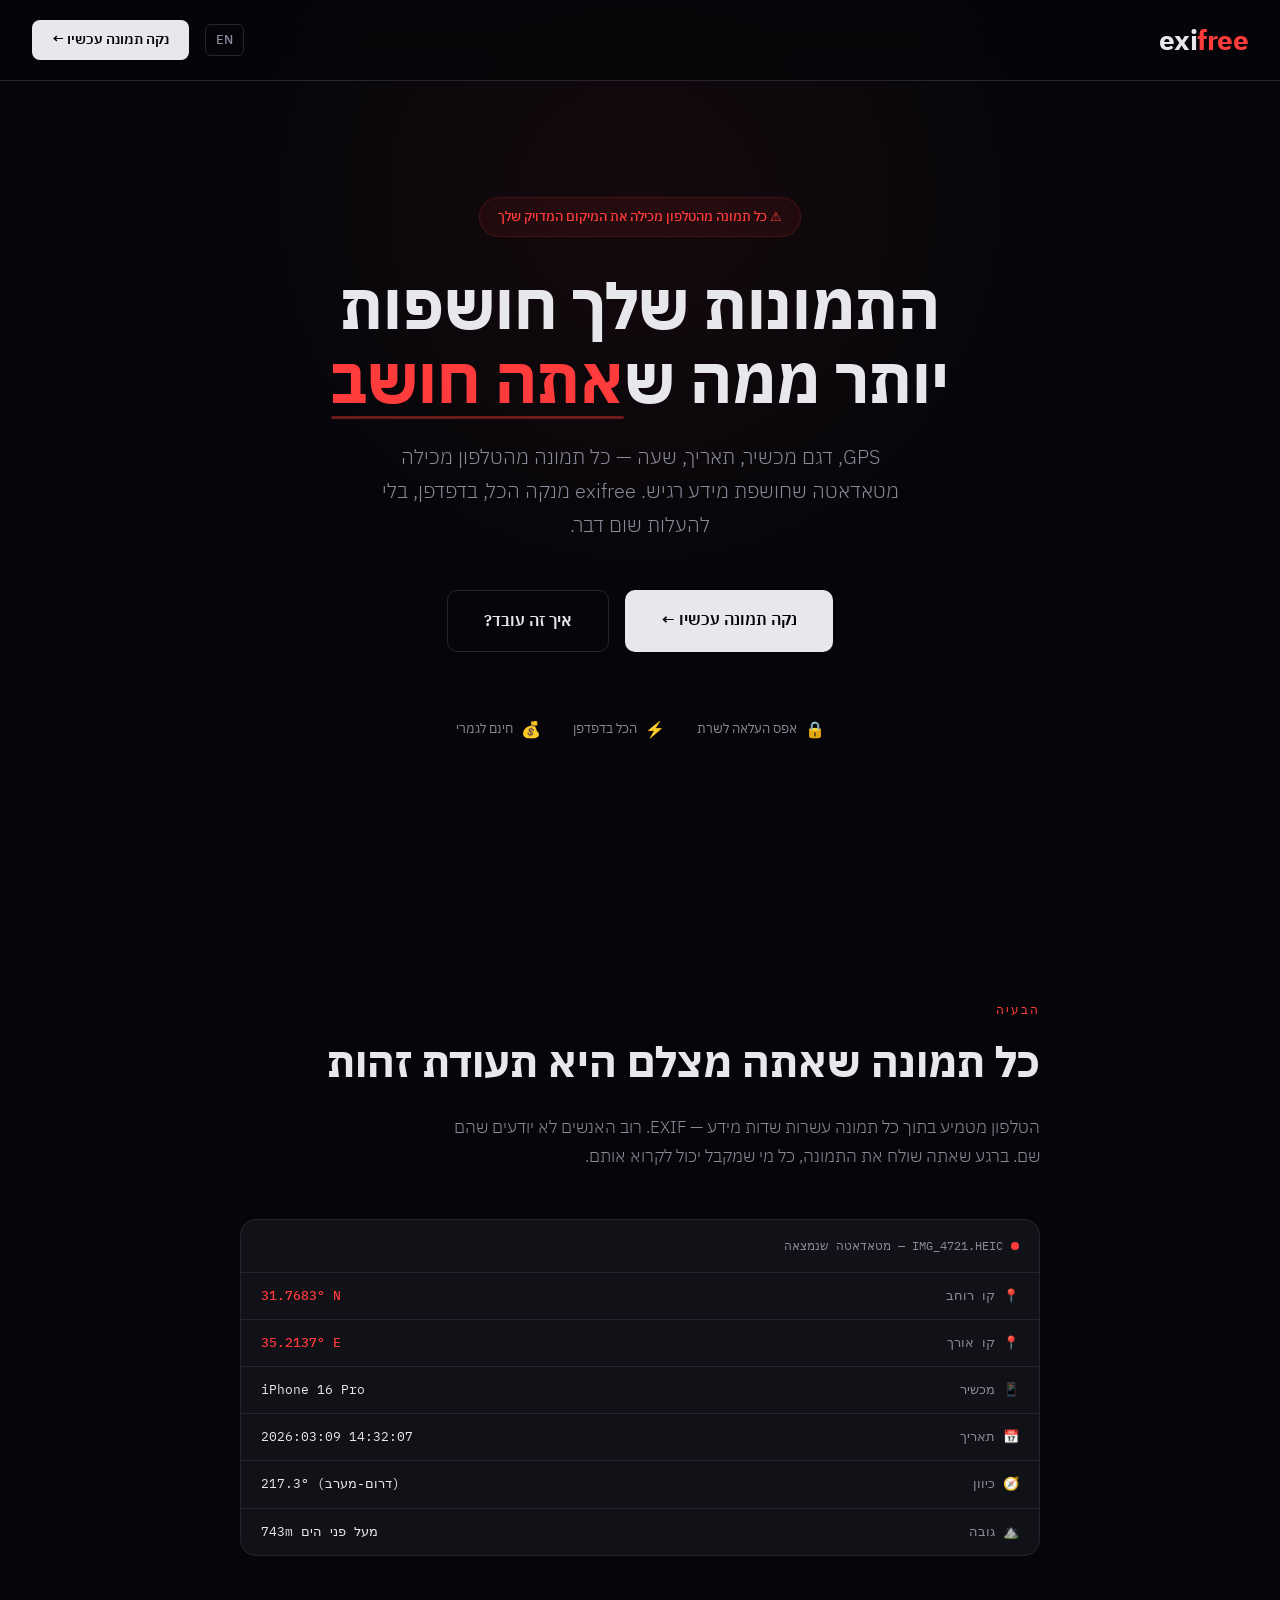
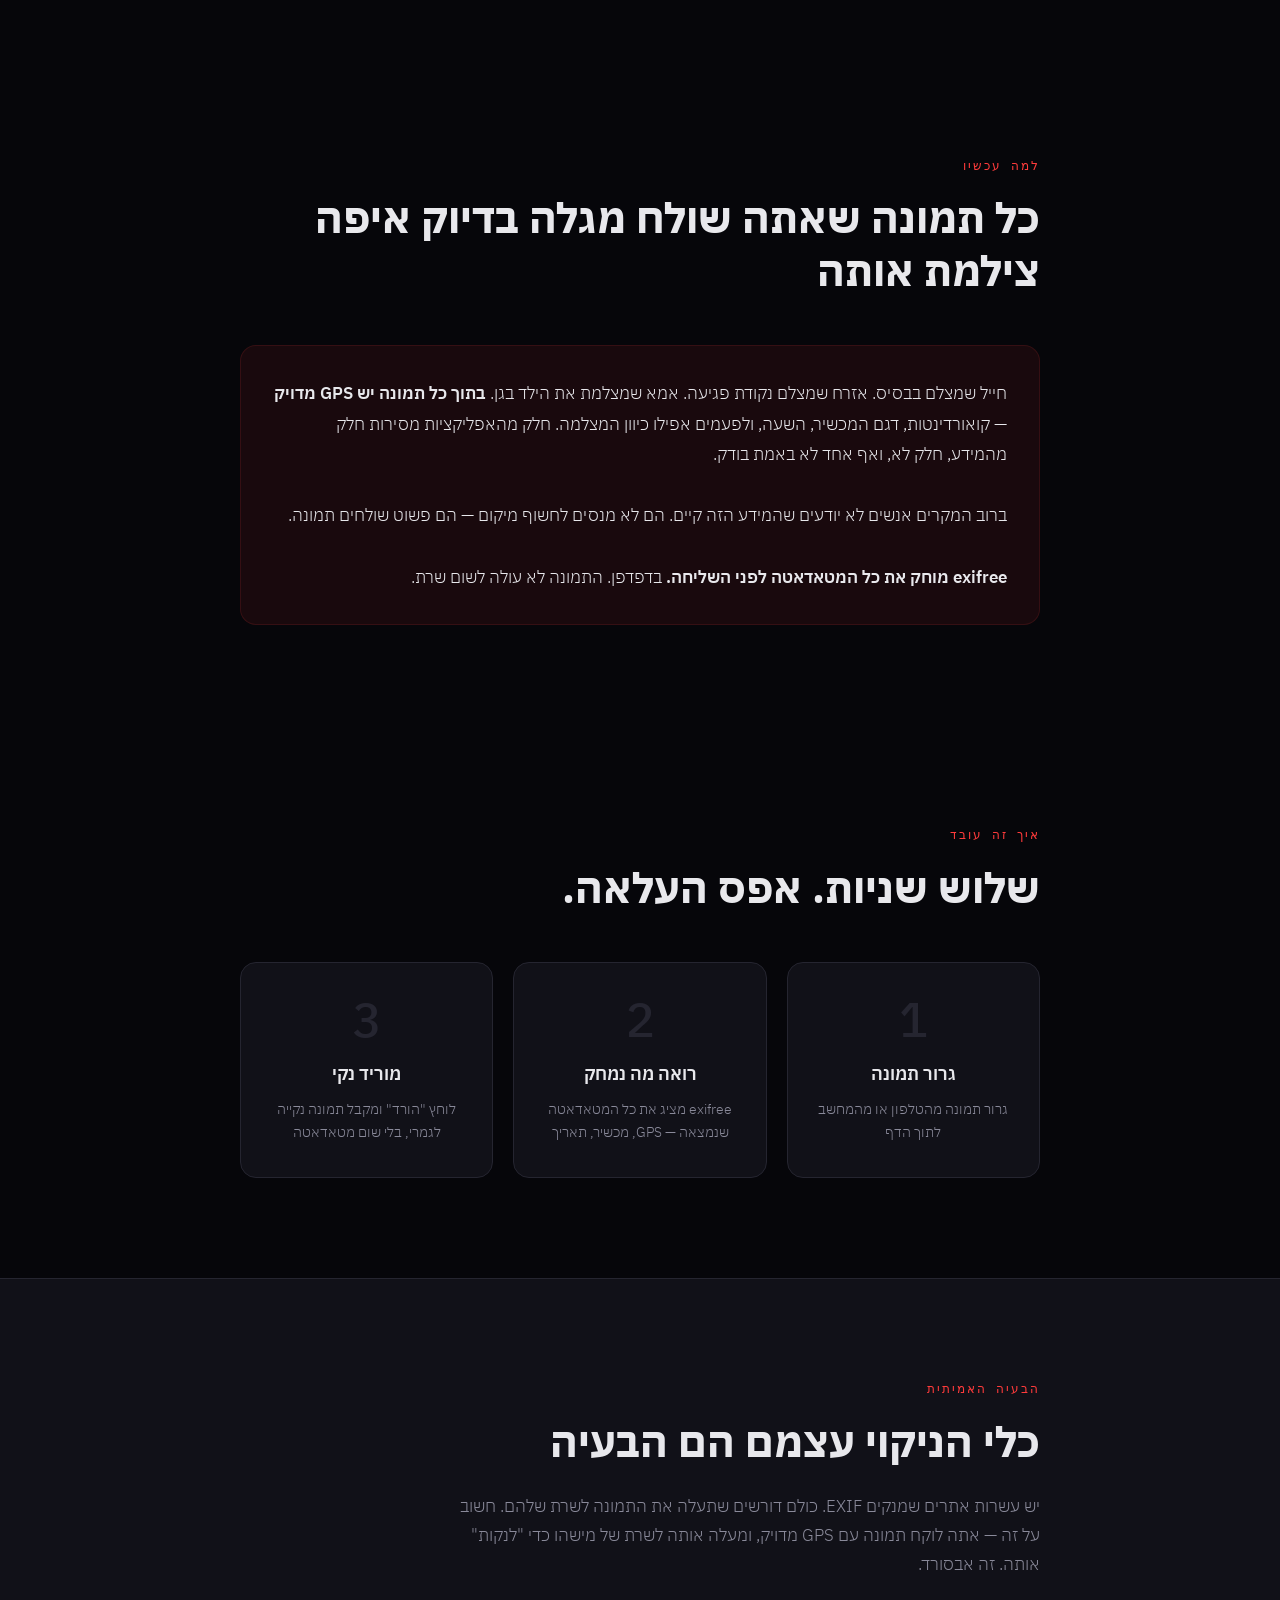
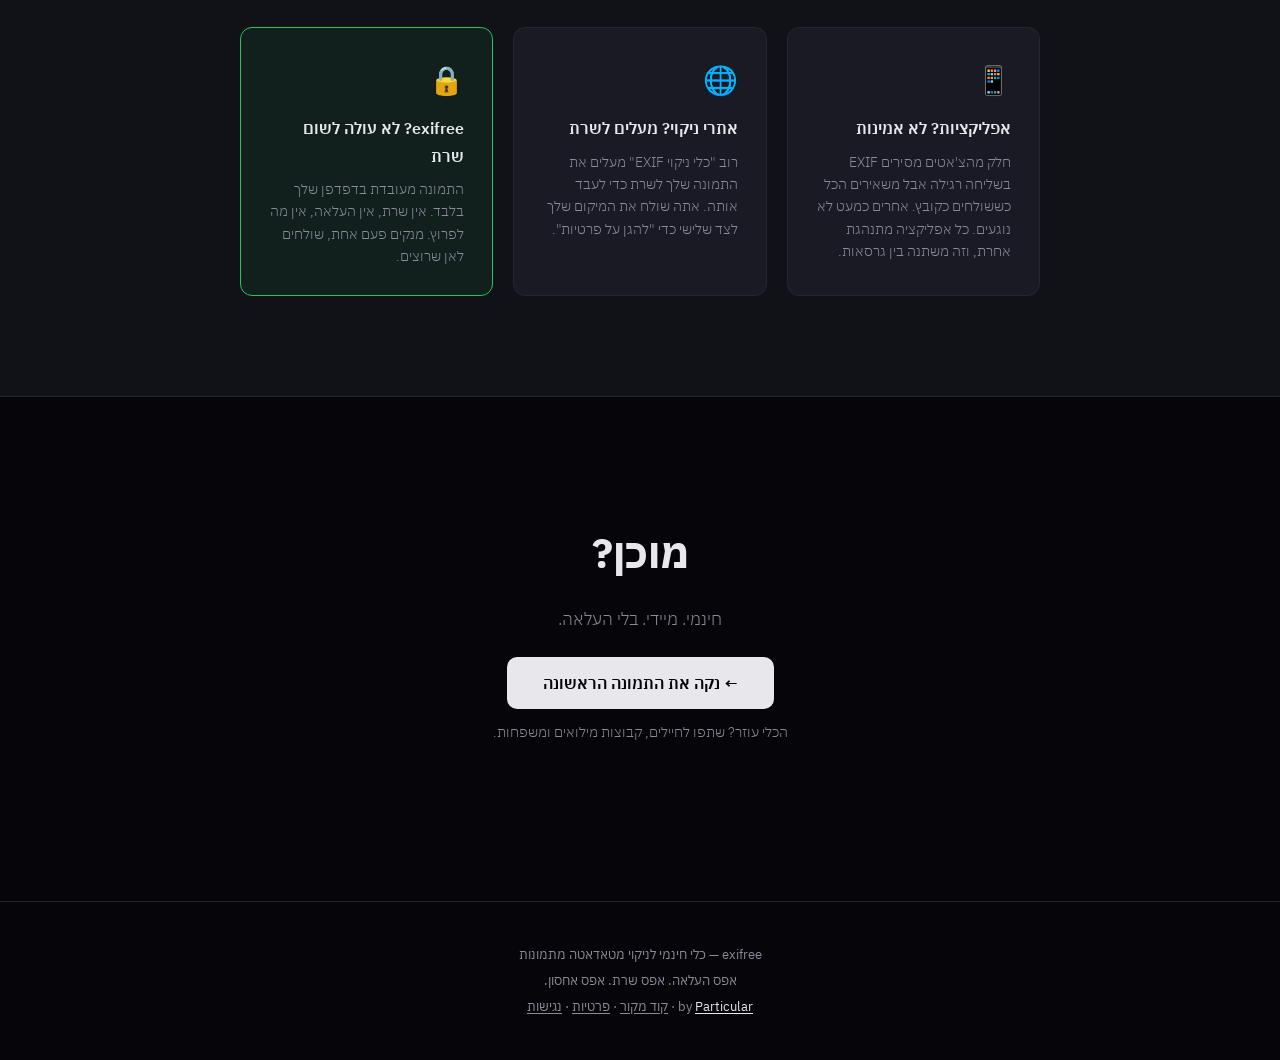
==== commit d21a3ea2: "fix: update all files" ====
--- a/index.html
+++ b/index.html
@@ -641,7 +641,7 @@
       <div class="why-card why-card-highlight">
         <div class="icon" aria-hidden="true">🔒</div>
         <h3>exifree? לא עולה לשום שרת</h3>
-        <p>התמונה מעובדת בדפדפן שלך בלבד. JavaScript טהור. אין שרת, אין העלאה, אין מה לפרוץ. מנקים פעם אחת, שולחים לאן שרוצים.</p>
+        <p>התמונה מעובדת בדפדפן שלך בלבד. אין שרת, אין העלאה, אין מה לפרוץ. מנקים פעם אחת, שולחים לאן שרוצים.</p>
       </div>
     </div>
   </div>
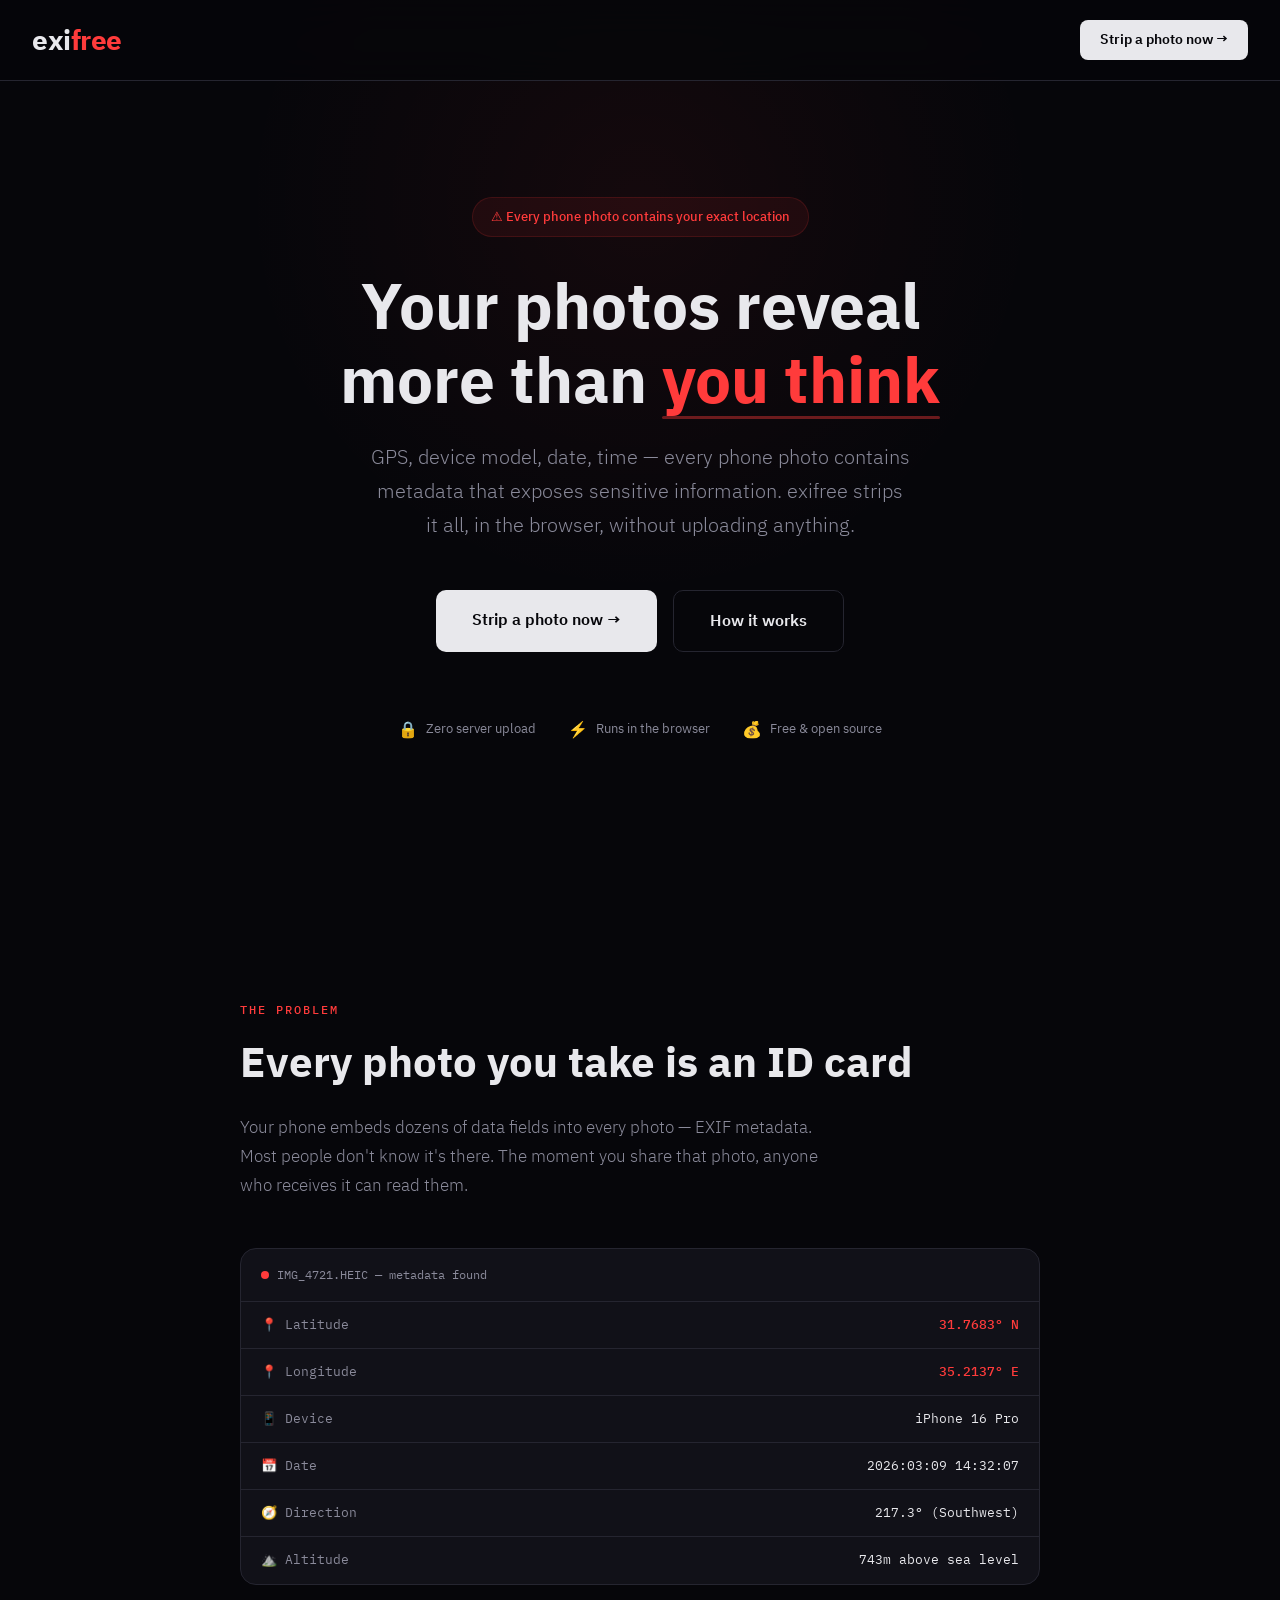
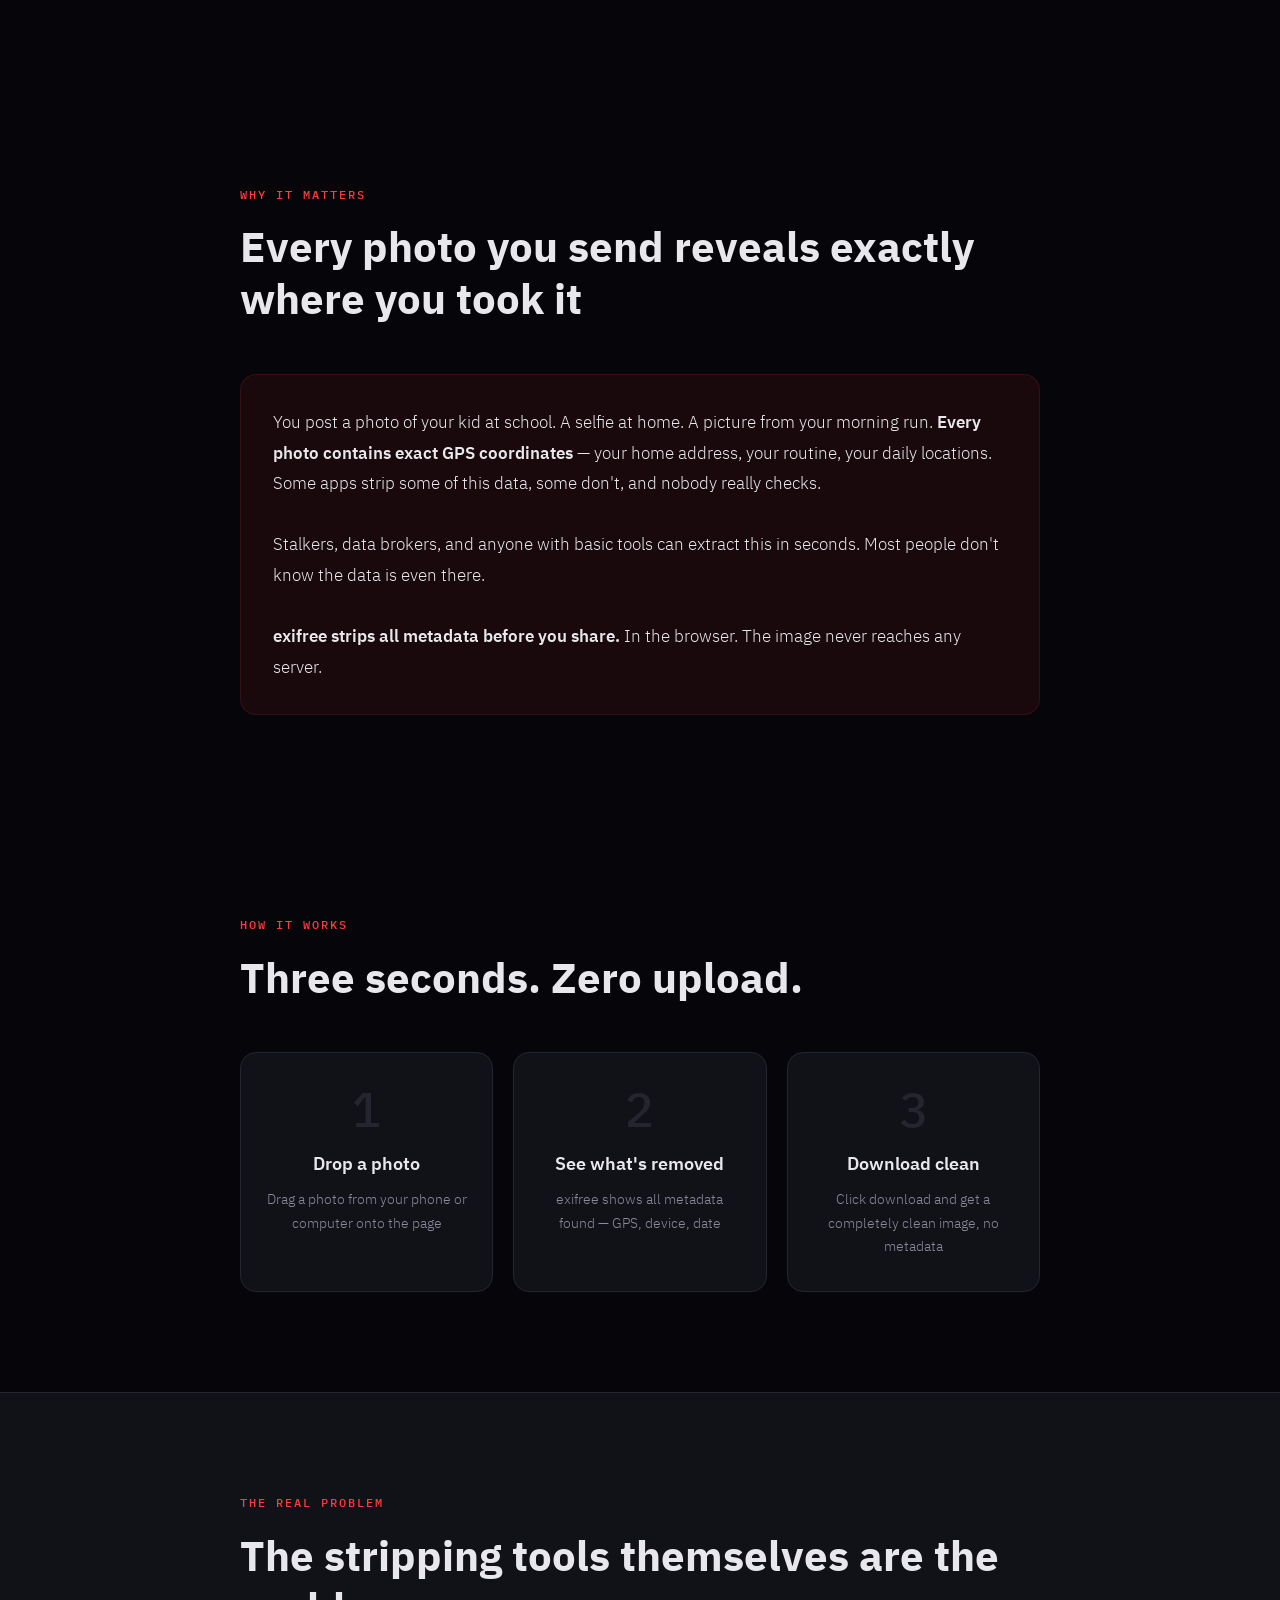
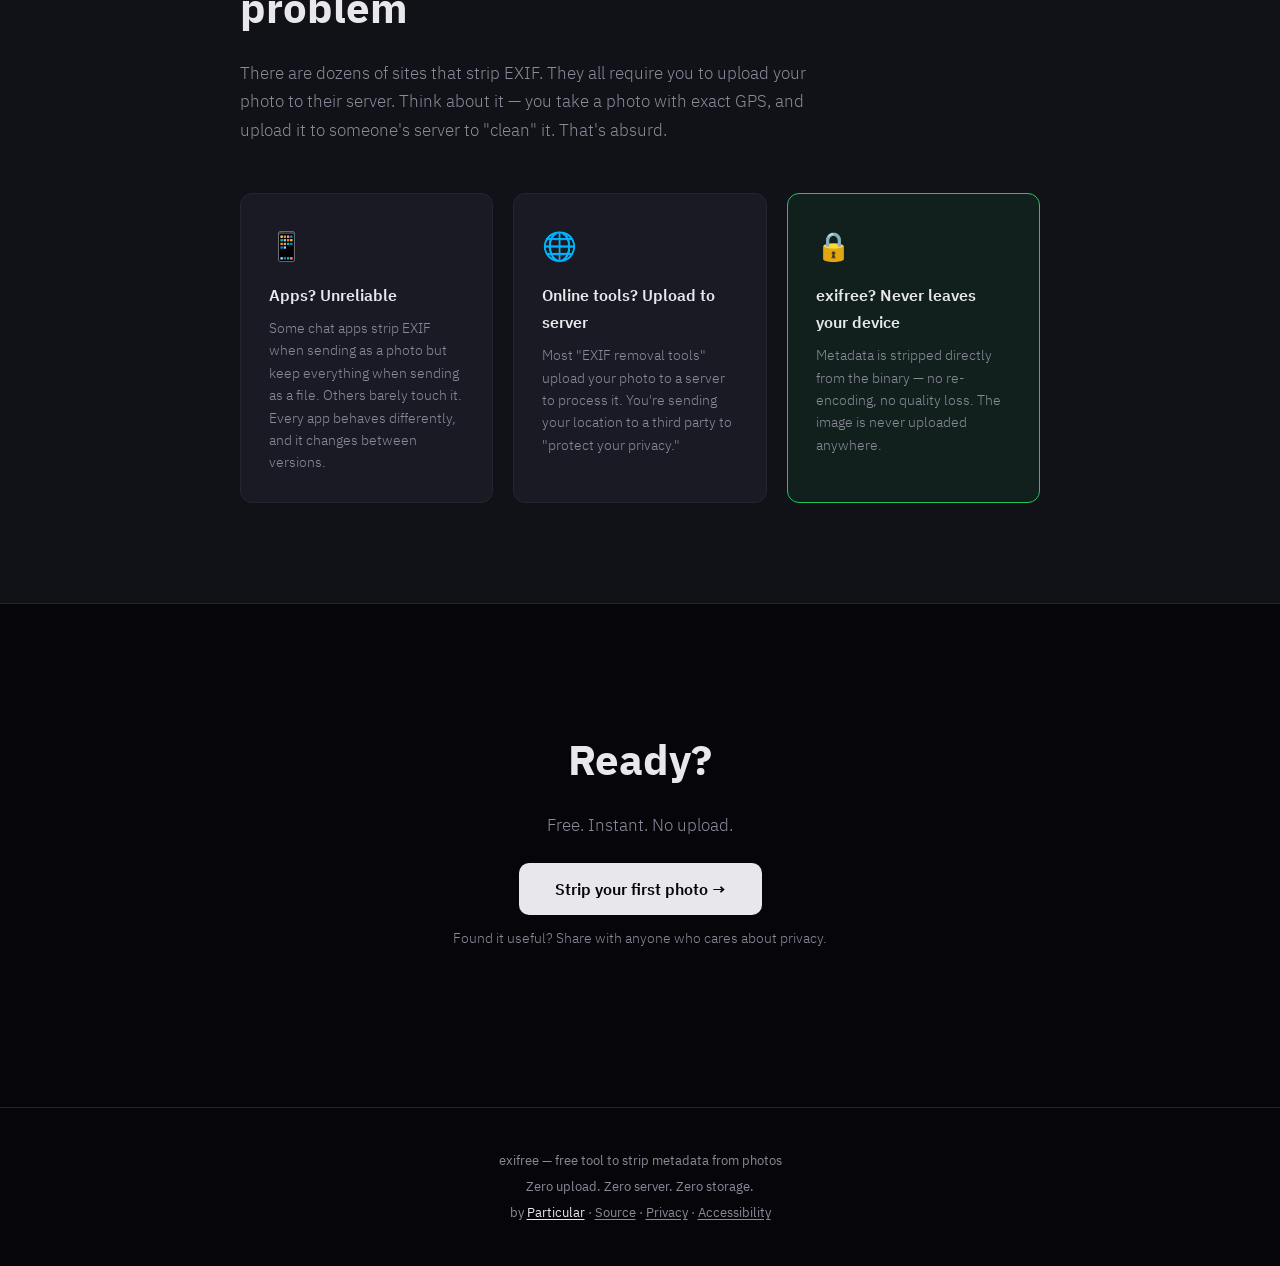
==== commit e08b4c06: "simplify: English-only, lossless binary metadata stripping" ====
--- a/index.html
+++ b/index.html
@@ -1,669 +1,146 @@
 <!DOCTYPE html>
-<html lang="he" dir="rtl">
+<html lang="en" dir="ltr">
 <head>
 <meta charset="UTF-8">
 <meta name="viewport" content="width=device-width, initial-scale=1.0">
-<title>exifree — התמונות שלך חושפות יותר ממה שאתה חושב</title>
-<meta name="description" content="כלי חינמי לניקוי מטאדאטה מתמונות — GPS, מכשיר, תאריך. הכל בדפדפן, אפס העלאה לשרת. במיוחד חשוב בזמן מלחמה.">
-<meta property="og:title" content="exifree — נקה מטאדאטה מתמונות">
-<meta property="og:description" content="כל תמונה מהטלפון מכילה GPS מדויק, דגם מכשיר, תאריך ושעה. exifree מנקה הכל — בדפדפן, בלי העלאה.">
+<title>exifree — Your photos reveal more than you think</title>
+<meta name="description" content="Free tool to strip metadata from photos — GPS, device, date. Everything in the browser, zero server upload.">
+<meta property="og:title" content="exifree — Strip metadata from photos">
+<meta property="og:description" content="Every phone photo contains exact GPS coordinates, device model, date and time. exifree strips it all — in the browser, no upload.">
 <meta property="og:type" content="website">
 <link rel="stylesheet" href="/fonts/fonts.css">
 <style>
-:root {
-  --bg: #06060a;
-  --surface: #111118;
-  --surface-2: #1a1a24;
-  --border: #252530;
-  --text: #e8e8ec;
-  --text-dim: #8a8a9a;
-  --red: #ff3b3b;
-  --red-glow: rgba(255, 59, 59, 0.08);
-  --green: #22c55e;
-  --green-glow: rgba(34, 197, 94, 0.08);
-  --font: 'IBM Plex Sans Hebrew', 'IBM Plex Sans', sans-serif;
-  --mono: 'IBM Plex Mono', monospace;
-}
-
-* { margin: 0; padding: 0; box-sizing: border-box; }
-
-html { scroll-behavior: smooth; }
-
-body {
-  background: var(--bg);
-  color: var(--text);
-  font-family: var(--font);
-  line-height: 1.7;
-  -webkit-font-smoothing: antialiased;
-}
-
-/* Nav */
-nav {
-  position: fixed;
-  top: 0;
-  left: 0;
-  right: 0;
-  z-index: 100;
-  padding: 16px 32px;
-  display: flex;
-  justify-content: space-between;
-  align-items: center;
-  background: rgba(6,6,10,0.85);
-  backdrop-filter: blur(20px);
-  border-bottom: 1px solid var(--border);
-}
-
-.nav-logo {
-  font-size: 28px;
-  font-weight: 700;
-  text-decoration: none;
-  color: var(--text);
-  letter-spacing: -0.5px;
-}
-
-.nav-logo span { color: var(--red); }
-
-.nav-cta {
-  padding: 8px 20px;
-  background: var(--text);
-  color: var(--bg);
-  border: none;
-  border-radius: 8px;
-  font-family: var(--font);
-  font-size: 14px;
-  font-weight: 600;
-  text-decoration: none;
-  transition: opacity 0.2s;
-}
-
-.nav-cta:hover { opacity: 0.85; }
-
-.nav-right { display: flex; align-items: center; gap: 16px; }
-.nav-lang { font-size: 13px; color: var(--text-dim); text-decoration: none; font-weight: 500; padding: 4px 10px; border: 1px solid var(--border); border-radius: 6px; transition: all 0.2s; }
-.nav-lang:hover { color: var(--text); border-color: var(--text-dim); }
-
-/* Hero */
-.hero {
-  min-height: 100vh;
-  display: flex;
-  flex-direction: column;
-  justify-content: center;
-  align-items: center;
-  text-align: center;
-  padding: 120px 24px 80px;
-  position: relative;
-  overflow: hidden;
-}
-
-.hero::before {
-  content: '';
-  position: absolute;
-  top: -200px;
-  left: 50%;
-  transform: translateX(-50%);
-  width: 800px;
-  height: 800px;
-  background: radial-gradient(circle, rgba(255,59,59,0.06) 0%, transparent 70%);
-  pointer-events: none;
-}
-
-.hero-warning {
-  display: inline-flex;
-  align-items: center;
-  gap: 8px;
-  padding: 8px 18px;
-  background: var(--red-glow);
-  border: 1px solid rgba(255,59,59,0.15);
-  border-radius: 100px;
-  font-size: 13px;
-  color: var(--red);
-  font-weight: 500;
-  margin-bottom: 32px;
-  animation: fadeDown 0.6s ease;
-}
-
-@keyframes fadeDown {
-  from { opacity: 0; transform: translateY(-12px); }
-  to { opacity: 1; transform: translateY(0); }
-}
-
-.hero h1 {
-  font-size: clamp(36px, 6vw, 64px);
-  font-weight: 800;
-  line-height: 1.15;
-  margin-bottom: 24px;
-  max-width: 700px;
-  animation: fadeUp 0.6s ease 0.1s both;
-}
-
-.hero h1 em {
-  font-style: normal;
-  color: var(--red);
-  position: relative;
-}
-
-.hero h1 em::after {
-  content: '';
-  position: absolute;
-  bottom: 2px;
-  right: 0;
-  left: 0;
-  height: 3px;
-  background: var(--red);
-  border-radius: 2px;
-  opacity: 0.4;
-}
-
-.hero-sub {
-  font-size: clamp(16px, 2.2vw, 20px);
-  color: var(--text-dim);
-  max-width: 540px;
-  font-weight: 300;
-  margin-bottom: 48px;
-  animation: fadeUp 0.6s ease 0.2s both;
-}
-
-@keyframes fadeUp {
-  from { opacity: 0; transform: translateY(16px); }
-  to { opacity: 1; transform: translateY(0); }
-}
-
-.hero-actions {
-  display: flex;
-  gap: 16px;
-  animation: fadeUp 0.6s ease 0.3s both;
-}
-
-.btn-large {
-  padding: 16px 36px;
-  border-radius: 10px;
-  font-family: var(--font);
-  font-size: 16px;
-  font-weight: 600;
-  text-decoration: none;
-  transition: all 0.2s ease;
-  cursor: pointer;
-  border: none;
-}
-
-.btn-primary {
-  background: var(--text);
-  color: var(--bg);
-}
-
-.btn-primary:hover {
-  transform: translateY(-2px);
-  box-shadow: 0 8px 30px rgba(255,255,255,0.1);
-}
-
-.btn-ghost {
-  background: transparent;
-  color: var(--text);
-  border: 1px solid var(--border);
-}
-
-.btn-ghost:hover {
-  border-color: var(--text-dim);
-}
-
-.hero-trust {
-  margin-top: 64px;
-  display: flex;
-  gap: 32px;
-  animation: fadeUp 0.6s ease 0.4s both;
-}
-
-.trust-item {
-  display: flex;
-  align-items: center;
-  gap: 8px;
-  font-size: 13px;
-  color: var(--text-dim);
-}
-
-.trust-item .icon {
-  font-size: 16px;
-}
-
-/* Problem section */
-section {
-  padding: 100px 24px;
-}
-
-.section-inner {
-  max-width: 800px;
-  margin: 0 auto;
-}
-
-.section-label {
-  font-family: var(--mono);
-  font-size: 12px;
-  font-weight: 500;
-  color: var(--red);
-  text-transform: uppercase;
-  letter-spacing: 2px;
-  margin-bottom: 16px;
-}
-
-.section-title {
-  font-size: clamp(28px, 4vw, 42px);
-  font-weight: 700;
-  line-height: 1.25;
-  margin-bottom: 24px;
-}
-
-.section-text {
-  font-size: 17px;
-  color: var(--text-dim);
-  font-weight: 300;
-  max-width: 600px;
-}
-
-/* EXIF demo */
-.exif-demo {
-  margin-top: 48px;
-  background: var(--surface);
-  border: 1px solid var(--border);
-  border-radius: 16px;
-  overflow: hidden;
-}
-
-.exif-demo-header {
-  padding: 16px 20px;
-  border-bottom: 1px solid var(--border);
-  font-family: var(--mono);
-  font-size: 12px;
-  color: var(--text-dim);
-  display: flex;
-  align-items: center;
-  gap: 8px;
-}
-
-.exif-demo-header .dot {
-  width: 8px;
-  height: 8px;
-  border-radius: 50%;
-  background: var(--red);
-  animation: pulse 2s infinite;
-}
-
-@keyframes pulse {
-  0%, 100% { opacity: 1; }
-  50% { opacity: 0.4; }
-}
-
-.exif-demo-body {
-  padding: 0;
-}
-
-.exif-row {
-  display: flex;
-  justify-content: space-between;
-  padding: 12px 20px;
-  border-bottom: 1px solid var(--border);
-  font-size: 14px;
-}
-
-.exif-row:last-child { border-bottom: none; }
-
-.exif-label {
-  color: var(--text-dim);
-  font-family: var(--mono);
-  font-size: 13px;
-}
-
-.exif-value {
-  font-family: var(--mono);
-  font-size: 13px;
-  direction: ltr;
-  text-align: left;
-}
-
-.exif-value.danger {
-  color: var(--red);
-  font-weight: 500;
-}
-
-/* How section */
-.how-grid {
-  display: grid;
-  grid-template-columns: repeat(3, 1fr);
-  gap: 20px;
-  margin-top: 48px;
-}
-
-.how-card {
-  background: var(--surface);
-  border: 1px solid var(--border);
-  border-radius: 16px;
-  padding: 32px 24px;
-  text-align: center;
-  transition: border-color 0.3s;
-}
-
-.how-card:hover {
-  border-color: var(--text-dim);
-}
-
-.how-num {
-  font-family: var(--mono);
-  font-size: 48px;
-  font-weight: 500;
-  color: var(--border);
-  margin-bottom: 16px;
-  line-height: 1;
-}
-
-.how-card h3 {
-  font-size: 18px;
-  font-weight: 600;
-  margin-bottom: 8px;
-}
-
-.how-card p {
-  font-size: 14px;
-  color: var(--text-dim);
-  font-weight: 300;
-}
-
-/* Why section */
-.why-section {
-  background: var(--surface);
-  border-top: 1px solid var(--border);
-  border-bottom: 1px solid var(--border);
-}
-
-.why-grid {
-  display: grid;
-  grid-template-columns: repeat(3, 1fr);
-  gap: 20px;
-  margin-top: 48px;
-}
-
-.why-card {
-  padding: 28px;
-  background: var(--surface-2);
-  border: 1px solid var(--border);
-  border-radius: 12px;
-}
-
-.why-card .icon {
-  font-size: 28px;
-  margin-bottom: 12px;
-}
-
-.why-card h3 {
-  font-size: 16px;
-  font-weight: 600;
-  margin-bottom: 8px;
-}
-
-.why-card p {
-  font-size: 14px;
-  color: var(--text-dim);
-  font-weight: 300;
-  line-height: 1.6;
-}
-
-.why-card-highlight {
-  border-color: var(--green);
-  background: var(--green-glow);
-}
-
-/* Context (wartime) */
-.context-section .context-box {
-  margin-top: 48px;
-  padding: 32px;
-  background: var(--red-glow);
-  border: 1px solid rgba(255,59,59,0.12);
-  border-radius: 16px;
-}
-
-.context-box p {
-  font-size: 17px;
-  line-height: 1.8;
-  font-weight: 300;
-}
-
-.context-box strong {
-  font-weight: 600;
-  color: var(--text);
-}
-
-/* CTA */
-.cta-section {
-  text-align: center;
-  padding: 120px 24px;
-}
-
-.cta-section h2 {
-  font-size: clamp(28px, 4vw, 42px);
-  font-weight: 700;
-  margin-bottom: 16px;
-}
-
-.cta-section p {
-  font-size: 17px;
-  color: var(--text-dim);
-  margin-bottom: 36px;
-  font-weight: 300;
-}
-
-/* Footer */
-footer {
-  padding: 40px 24px;
-  border-top: 1px solid var(--border);
-  text-align: center;
-}
-
-footer p {
-  font-size: 13px;
-  color: var(--text-dim);
-  line-height: 2;
-}
-
-footer a {
-  color: var(--text-dim);
-  text-decoration: underline;
-  text-underline-offset: 2px;
-}
-
-footer a:hover { color: var(--text); }
-
-/* Responsive */
-@media (max-width: 640px) {
-  nav { padding: 12px 16px; }
-  .hero-actions { flex-direction: column; width: 100%; max-width: 320px; }
-  .btn-large { text-align: center; }
-  .hero-trust { flex-direction: column; gap: 12px; }
-  .how-grid { grid-template-columns: 1fr; }
-  .why-grid { grid-template-columns: 1fr; }
-  .exif-row { flex-direction: column; gap: 4px; }
-}
-
-/* Accessibility */
-*:focus-visible {
-  outline: 2px solid var(--red);
-  outline-offset: 2px;
-}
-
-.skip-link {
-  position: absolute;
-  top: -100px;
-  right: 0;
-  padding: 8px 16px;
-  background: var(--red);
-  color: #fff;
-  z-index: 200;
-  font-size: 14px;
-  border-radius: 0 0 8px 8px;
-  text-decoration: none;
-}
-
-.skip-link:focus { top: 0; right: 0; }
-
-@media (prefers-reduced-motion: reduce) {
-  *, *::before, *::after {
-    animation-duration: 0.01ms !important;
-    transition-duration: 0.01ms !important;
-  }
-}
+:root { --bg:#06060a; --surface:#111118; --surface-2:#1a1a24; --border:#252530; --text:#e8e8ec; --text-dim:#8a8a9a; --red:#ff3b3b; --red-glow:rgba(255,59,59,0.08); --green:#22c55e; --green-glow:rgba(34,197,94,0.08); --font:'IBM Plex Sans',sans-serif; --mono:'IBM Plex Mono',monospace; }
+*{margin:0;padding:0;box-sizing:border-box}html{scroll-behavior:smooth}body{background:var(--bg);color:var(--text);font-family:var(--font);line-height:1.7;-webkit-font-smoothing:antialiased}
+nav{position:fixed;top:0;left:0;right:0;z-index:100;padding:16px 32px;display:flex;justify-content:space-between;align-items:center;background:rgba(6,6,10,0.85);backdrop-filter:blur(20px);border-bottom:1px solid var(--border)}
+.nav-logo{font-size:28px;font-weight:700;text-decoration:none;color:var(--text);letter-spacing:-0.5px}.nav-logo span{color:var(--red)}
+.nav-cta{padding:8px 20px;background:var(--text);color:var(--bg);border:none;border-radius:8px;font-family:var(--font);font-size:14px;font-weight:600;text-decoration:none;transition:opacity .2s}.nav-cta:hover{opacity:.85}
+.hero{min-height:100vh;display:flex;flex-direction:column;justify-content:center;align-items:center;text-align:center;padding:120px 24px 80px;position:relative;overflow:hidden}
+.hero::before{content:'';position:absolute;top:-200px;left:50%;transform:translateX(-50%);width:800px;height:800px;background:radial-gradient(circle,rgba(255,59,59,0.06) 0%,transparent 70%);pointer-events:none}
+.hero-warning{display:inline-flex;align-items:center;gap:8px;padding:8px 18px;background:var(--red-glow);border:1px solid rgba(255,59,59,0.15);border-radius:100px;font-size:13px;color:var(--red);font-weight:500;margin-bottom:32px;animation:fadeDown .6s ease}
+@keyframes fadeDown{from{opacity:0;transform:translateY(-12px)}to{opacity:1;transform:translateY(0)}}
+.hero h1{font-size:clamp(36px,6vw,64px);font-weight:800;line-height:1.15;margin-bottom:24px;max-width:700px;animation:fadeUp .6s ease .1s both}
+.hero h1 em{font-style:normal;color:var(--red);position:relative}.hero h1 em::after{content:'';position:absolute;bottom:2px;left:0;right:0;height:3px;background:var(--red);border-radius:2px;opacity:.4}
+.hero-sub{font-size:clamp(16px,2.2vw,20px);color:var(--text-dim);max-width:540px;font-weight:300;margin-bottom:48px;animation:fadeUp .6s ease .2s both}
+@keyframes fadeUp{from{opacity:0;transform:translateY(16px)}to{opacity:1;transform:translateY(0)}}
+.hero-actions{display:flex;gap:16px;animation:fadeUp .6s ease .3s both}
+.btn-large{padding:16px 36px;border-radius:10px;font-family:var(--font);font-size:16px;font-weight:600;text-decoration:none;transition:all .2s ease;cursor:pointer;border:none}
+.btn-primary{background:var(--text);color:var(--bg)}.btn-primary:hover{transform:translateY(-2px);box-shadow:0 8px 30px rgba(255,255,255,0.1)}
+.btn-ghost{background:transparent;color:var(--text);border:1px solid var(--border)}.btn-ghost:hover{border-color:var(--text-dim)}
+.hero-trust{margin-top:64px;display:flex;gap:32px;animation:fadeUp .6s ease .4s both}
+.trust-item{display:flex;align-items:center;gap:8px;font-size:13px;color:var(--text-dim)}.trust-item .icon{font-size:16px}
+section{padding:100px 24px}.section-inner{max-width:800px;margin:0 auto}
+.section-label{font-family:var(--mono);font-size:12px;font-weight:500;color:var(--red);text-transform:uppercase;letter-spacing:2px;margin-bottom:16px}
+.section-title{font-size:clamp(28px,4vw,42px);font-weight:700;line-height:1.25;margin-bottom:24px}
+.section-text{font-size:17px;color:var(--text-dim);font-weight:300;max-width:600px}
+.exif-demo{margin-top:48px;background:var(--surface);border:1px solid var(--border);border-radius:16px;overflow:hidden}
+.exif-demo-header{padding:16px 20px;border-bottom:1px solid var(--border);font-family:var(--mono);font-size:12px;color:var(--text-dim);display:flex;align-items:center;gap:8px}
+.exif-demo-header .dot{width:8px;height:8px;border-radius:50%;background:var(--red);animation:pulse 2s infinite}
+@keyframes pulse{0%,100%{opacity:1}50%{opacity:.4}}
+.exif-row{display:flex;justify-content:space-between;padding:12px 20px;border-bottom:1px solid var(--border);font-size:14px}.exif-row:last-child{border-bottom:none}
+.exif-label{color:var(--text-dim);font-family:var(--mono);font-size:13px}.exif-value{font-family:var(--mono);font-size:13px}.exif-value.danger{color:var(--red);font-weight:500}
+.how-grid{display:grid;grid-template-columns:repeat(3,1fr);gap:20px;margin-top:48px}
+.how-card{background:var(--surface);border:1px solid var(--border);border-radius:16px;padding:32px 24px;text-align:center;transition:border-color .3s}.how-card:hover{border-color:var(--text-dim)}
+.how-num{font-family:var(--mono);font-size:48px;font-weight:500;color:var(--border);margin-bottom:16px;line-height:1}
+.how-card h3{font-size:18px;font-weight:600;margin-bottom:8px}.how-card p{font-size:14px;color:var(--text-dim);font-weight:300}
+.why-section{background:var(--surface);border-top:1px solid var(--border);border-bottom:1px solid var(--border)}
+.why-grid{display:grid;grid-template-columns:repeat(3,1fr);gap:20px;margin-top:48px}
+.why-card{padding:28px;background:var(--surface-2);border:1px solid var(--border);border-radius:12px}
+.why-card .icon{font-size:28px;margin-bottom:12px}.why-card h3{font-size:16px;font-weight:600;margin-bottom:8px}
+.why-card p{font-size:14px;color:var(--text-dim);font-weight:300;line-height:1.6}
+.why-card-highlight{border-color:var(--green);background:var(--green-glow)}
+.context-section .context-box{margin-top:48px;padding:32px;background:var(--red-glow);border:1px solid rgba(255,59,59,0.12);border-radius:16px}
+.context-box p{font-size:17px;line-height:1.8;font-weight:300}.context-box strong{font-weight:600;color:var(--text)}
+.cta-section{text-align:center;padding:120px 24px}.cta-section h2{font-size:clamp(28px,4vw,42px);font-weight:700;margin-bottom:16px}
+.cta-section p{font-size:17px;color:var(--text-dim);margin-bottom:36px;font-weight:300}
+footer{padding:40px 24px;border-top:1px solid var(--border);text-align:center}footer p{font-size:13px;color:var(--text-dim);line-height:2}
+footer a{color:var(--text-dim);text-decoration:underline;text-underline-offset:2px}footer a:hover{color:var(--text)}
+@media(max-width:640px){nav{padding:12px 16px}.hero-actions{flex-direction:column;width:100%;max-width:320px}.btn-large{text-align:center}.hero-trust{flex-direction:column;gap:12px}.how-grid{grid-template-columns:1fr}.why-grid{grid-template-columns:1fr}.exif-row{flex-direction:column;gap:4px}}
+*:focus-visible{outline:2px solid var(--red);outline-offset:2px}
+.skip-link{position:absolute;top:-100px;left:0;padding:8px 16px;background:var(--red);color:#fff;z-index:200;font-size:14px;border-radius:0 0 8px 8px;text-decoration:none}.skip-link:focus{top:0;left:0}
+@media(prefers-reduced-motion:reduce){*,*::before,*::after{animation-duration:.01ms!important;transition-duration:.01ms!important}}
 </style>
 </head>
 <body>
-
-<a href="#problem" class="skip-link">דלג לתוכן</a>
-
-<nav aria-label="ניווט ראשי">
+<a href="#problem" class="skip-link">Skip to content</a>
+<nav aria-label="Main navigation">
   <a href="/" class="nav-logo">exi<span>free</span></a>
-  <div class="nav-right">
-    <a href="/en/" class="nav-lang">EN</a>
-    <a href="/app" class="nav-cta">נקה תמונה עכשיו ←</a>
-  </div>
+  <a href="/app" class="nav-cta">Strip a photo now →</a>
 </nav>
-
-<!-- Hero -->
 <main>
 <section class="hero">
-  <div class="hero-warning">⚠ כל תמונה מהטלפון מכילה את המיקום המדויק שלך</div>
-  <h1>התמונות שלך חושפות<br>יותר ממה ש<em>אתה חושב</em></h1>
-  <p class="hero-sub">GPS, דגם מכשיר, תאריך, שעה — כל תמונה מהטלפון מכילה מטאדאטה שחושפת מידע רגיש. exifree מנקה הכל, בדפדפן, בלי להעלות שום דבר.</p>
+  <div class="hero-warning">⚠ Every phone photo contains your exact location</div>
+  <h1>Your photos reveal<br>more than <em>you think</em></h1>
+  <p class="hero-sub">GPS, device model, date, time — every phone photo contains metadata that exposes sensitive information. exifree strips it all, in the browser, without uploading anything.</p>
   <div class="hero-actions">
-    <a href="/app" class="btn-large btn-primary">נקה תמונה עכשיו ←</a>
-    <a href="#how" class="btn-large btn-ghost">איך זה עובד?</a>
+    <a href="/app" class="btn-large btn-primary">Strip a photo now →</a>
+    <a href="#how" class="btn-large btn-ghost">How it works</a>
   </div>
   <div class="hero-trust">
-    <span class="trust-item"><span class="icon" aria-hidden="true">🔒</span> אפס העלאה לשרת</span>
-    <span class="trust-item"><span class="icon" aria-hidden="true">⚡</span> הכל בדפדפן</span>
-    <span class="trust-item"><span class="icon" aria-hidden="true">💰</span> חינם לגמרי</span>
+    <span class="trust-item"><span class="icon" aria-hidden="true">🔒</span> Zero server upload</span>
+    <span class="trust-item"><span class="icon" aria-hidden="true">⚡</span> Runs in the browser</span>
+    <span class="trust-item"><span class="icon" aria-hidden="true">💰</span> Free &amp; open source</span>
   </div>
 </section>
-
-<!-- Problem -->
 <section id="problem">
   <div class="section-inner">
-    <div class="section-label">הבעיה</div>
-    <h2 class="section-title">כל תמונה שאתה מצלם היא תעודת זהות</h2>
-    <p class="section-text">הטלפון מטמיע בתוך כל תמונה עשרות שדות מידע — EXIF. רוב האנשים לא יודעים שהם שם. ברגע שאתה שולח את התמונה, כל מי שמקבל יכול לקרוא אותם.</p>
-    
+    <div class="section-label">The problem</div>
+    <h2 class="section-title">Every photo you take is an ID card</h2>
+    <p class="section-text">Your phone embeds dozens of data fields into every photo — EXIF metadata. Most people don't know it's there. The moment you share that photo, anyone who receives it can read them.</p>
     <div class="exif-demo">
-      <div class="exif-demo-header">
-        <span class="dot" aria-hidden="true"></span>
-        IMG_4721.HEIC — מטאדאטה שנמצאה
-      </div>
+      <div class="exif-demo-header"><span class="dot" aria-hidden="true"></span> IMG_4721.HEIC — metadata found</div>
       <div class="exif-demo-body">
-        <div class="exif-row">
-          <span class="exif-label">📍 קו רוחב</span>
-          <span class="exif-value danger">31.7683° N</span>
-        </div>
-        <div class="exif-row">
-          <span class="exif-label">📍 קו אורך</span>
-          <span class="exif-value danger">35.2137° E</span>
-        </div>
-        <div class="exif-row">
-          <span class="exif-label">📱 מכשיר</span>
-          <span class="exif-value">iPhone 16 Pro</span>
-        </div>
-        <div class="exif-row">
-          <span class="exif-label">📅 תאריך</span>
-          <span class="exif-value">2026:03:09 14:32:07</span>
-        </div>
-        <div class="exif-row">
-          <span class="exif-label">🧭 כיוון</span>
-          <span class="exif-value">217.3° (דרום-מערב)</span>
-        </div>
-        <div class="exif-row">
-          <span class="exif-label">⛰️ גובה</span>
-          <span class="exif-value">743m מעל פני הים</span>
-        </div>
+        <div class="exif-row"><span class="exif-label">📍 Latitude</span><span class="exif-value danger">31.7683° N</span></div>
+        <div class="exif-row"><span class="exif-label">📍 Longitude</span><span class="exif-value danger">35.2137° E</span></div>
+        <div class="exif-row"><span class="exif-label">📱 Device</span><span class="exif-value">iPhone 16 Pro</span></div>
+        <div class="exif-row"><span class="exif-label">📅 Date</span><span class="exif-value">2026:03:09 14:32:07</span></div>
+        <div class="exif-row"><span class="exif-label">🧭 Direction</span><span class="exif-value">217.3° (Southwest)</span></div>
+        <div class="exif-row"><span class="exif-label">⛰️ Altitude</span><span class="exif-value">743m above sea level</span></div>
       </div>
     </div>
   </div>
 </section>
-
-<!-- Context -->
 <section class="context-section">
   <div class="section-inner">
-    <div class="section-label">למה עכשיו</div>
-    <h2 class="section-title">כל תמונה שאתה שולח מגלה בדיוק איפה צילמת אותה</h2>
+    <div class="section-label">Why it matters</div>
+    <h2 class="section-title">Every photo you send reveals exactly where you took it</h2>
     <div class="context-box">
-      <p>
-        חייל שמצלם בבסיס. אזרח שמצלם נקודת פגיעה. אמא שמצלמת את הילד בגן. <strong>בתוך כל תמונה יש GPS מדויק</strong> — קואורדינטות, דגם המכשיר, השעה, ולפעמים אפילו כיוון המצלמה. חלק מהאפליקציות מסירות חלק מהמידע, חלק לא, ואף אחד לא באמת בודק.<br><br>
-        ברוב המקרים אנשים לא יודעים שהמידע הזה קיים. הם לא מנסים לחשוף מיקום — הם פשוט שולחים תמונה.<br><br>
-        <strong>exifree מוחק את כל המטאדאטה לפני השליחה.</strong> בדפדפן. התמונה לא עולה לשום שרת.
-      </p>
+      <p>You post a photo of your kid at school. A selfie at home. A picture from your morning run. <strong>Every photo contains exact GPS coordinates</strong> — your home address, your routine, your daily locations. Some apps strip some of this data, some don't, and nobody really checks.<br><br>Stalkers, data brokers, and anyone with basic tools can extract this in seconds. Most people don't know the data is even there.<br><br><strong>exifree strips all metadata before you share.</strong> In the browser. The image never reaches any server.</p>
     </div>
   </div>
 </section>
-
-<!-- How -->
 <section id="how">
   <div class="section-inner">
-    <div class="section-label">איך זה עובד</div>
-    <h2 class="section-title">שלוש שניות. אפס העלאה.</h2>
+    <div class="section-label">How it works</div>
+    <h2 class="section-title">Three seconds. Zero upload.</h2>
     <div class="how-grid">
-      <div class="how-card">
-        <div class="how-num">1</div>
-        <h3>גרור תמונה</h3>
-        <p>גרור תמונה מהטלפון או מהמחשב לתוך הדף</p>
-      </div>
-      <div class="how-card">
-        <div class="how-num">2</div>
-        <h3>רואה מה נמחק</h3>
-        <p>exifree מציג את כל המטאדאטה שנמצאה — GPS, מכשיר, תאריך</p>
-      </div>
-      <div class="how-card">
-        <div class="how-num">3</div>
-        <h3>מוריד נקי</h3>
-        <p>לוחץ "הורד" ומקבל תמונה נקייה לגמרי, בלי שום מטאדאטה</p>
-      </div>
+      <div class="how-card"><div class="how-num">1</div><h3>Drop a photo</h3><p>Drag a photo from your phone or computer onto the page</p></div>
+      <div class="how-card"><div class="how-num">2</div><h3>See what's removed</h3><p>exifree shows all metadata found — GPS, device, date</p></div>
+      <div class="how-card"><div class="how-num">3</div><h3>Download clean</h3><p>Click download and get a completely clean image, no metadata</p></div>
     </div>
   </div>
 </section>
-
-<!-- The Paradox -->
 <section class="why-section">
   <div class="section-inner">
-    <div class="section-label">הבעיה האמיתית</div>
-    <h2 class="section-title">כלי הניקוי עצמם הם הבעיה</h2>
-    <p class="section-text" style="margin-bottom:32px;">יש עשרות אתרים שמנקים EXIF. כולם דורשים שתעלה את התמונה לשרת שלהם. חשוב על זה — אתה לוקח תמונה עם GPS מדויק, ומעלה אותה לשרת של מישהו כדי "לנקות" אותה. זה אבסורד.</p>
+    <div class="section-label">The real problem</div>
+    <h2 class="section-title">The stripping tools themselves are the problem</h2>
+    <p class="section-text" style="margin-bottom:32px;">There are dozens of sites that strip EXIF. They all require you to upload your photo to their server. Think about it — you take a photo with exact GPS, and upload it to someone's server to "clean" it. That's absurd.</p>
     <div class="why-grid">
-      <div class="why-card">
-        <div class="icon" aria-hidden="true">📱</div>
-        <h3>אפליקציות? לא אמינות</h3>
-        <p>חלק מהצ'אטים מסירים EXIF בשליחה רגילה אבל משאירים הכל כששולחים כקובץ. אחרים כמעט לא נוגעים. כל אפליקציה מתנהגת אחרת, וזה משתנה בין גרסאות.</p>
-      </div>
-      <div class="why-card">
-        <div class="icon" aria-hidden="true">🌐</div>
-        <h3>אתרי ניקוי? מעלים לשרת</h3>
-        <p>רוב "כלי ניקוי EXIF" מעלים את התמונה שלך לשרת כדי לעבד אותה. אתה שולח את המיקום שלך לצד שלישי כדי "להגן על פרטיות".</p>
-      </div>
-      <div class="why-card why-card-highlight">
-        <div class="icon" aria-hidden="true">🔒</div>
-        <h3>exifree? לא עולה לשום שרת</h3>
-        <p>התמונה מעובדת בדפדפן שלך בלבד. אין שרת, אין העלאה, אין מה לפרוץ. מנקים פעם אחת, שולחים לאן שרוצים.</p>
-      </div>
+      <div class="why-card"><div class="icon" aria-hidden="true">📱</div><h3>Apps? Unreliable</h3><p>Some chat apps strip EXIF when sending as a photo but keep everything when sending as a file. Others barely touch it. Every app behaves differently, and it changes between versions.</p></div>
+      <div class="why-card"><div class="icon" aria-hidden="true">🌐</div><h3>Online tools? Upload to server</h3><p>Most "EXIF removal tools" upload your photo to a server to process it. You're sending your location to a third party to "protect your privacy."</p></div>
+      <div class="why-card why-card-highlight"><div class="icon" aria-hidden="true">🔒</div><h3>exifree? Never leaves your device</h3><p>Metadata is stripped directly from the binary — no re-encoding, no quality loss. The image is never uploaded anywhere.</p></div>
     </div>
   </div>
 </section>
-
 </main>
-<!-- CTA -->
 <section class="cta-section">
-  <h2>מוכן?</h2>
-  <p>חינמי. מיידי. בלי העלאה.</p>
-  <a href="/app" class="btn-large btn-primary">← נקה את התמונה הראשונה</a>
-  <p style="margin-top:24px; font-size:14px; color:var(--text-dim);">הכלי עוזר? שתפו לחיילים, קבוצות מילואים ומשפחות.</p>
+  <h2>Ready?</h2>
+  <p>Free. Instant. No upload.</p>
+  <a href="/app" class="btn-large btn-primary">Strip your first photo →</a>
+  <p style="margin-top:24px;font-size:14px;color:var(--text-dim);">Found it useful? Share with anyone who cares about privacy.</p>
 </section>
-
-<!-- Footer -->
 <footer role="contentinfo">
-  <p>
-    exifree — כלי חינמי לניקוי מטאדאטה מתמונות<br>
-    אפס העלאה. אפס שרת. אפס אחסון.<br>
-    by <a href="https://particular.co.il" style="color:var(--text);">Particular</a> · <a href="https://github.com/atas2390/exifree">קוד מקור</a> · <a href="/privacy">פרטיות</a> · <a href="/accessibility">נגישות</a>
-  </p>
+  <p>exifree — free tool to strip metadata from photos<br>Zero upload. Zero server. Zero storage.<br>by <a href="https://particular.co.il" style="color:var(--text);">Particular</a> · <a href="https://github.com/atas2390/exifree">Source</a> · <a href="/privacy">Privacy</a> · <a href="/accessibility">Accessibility</a></p>
 </footer>
-
 </body>
 </html>
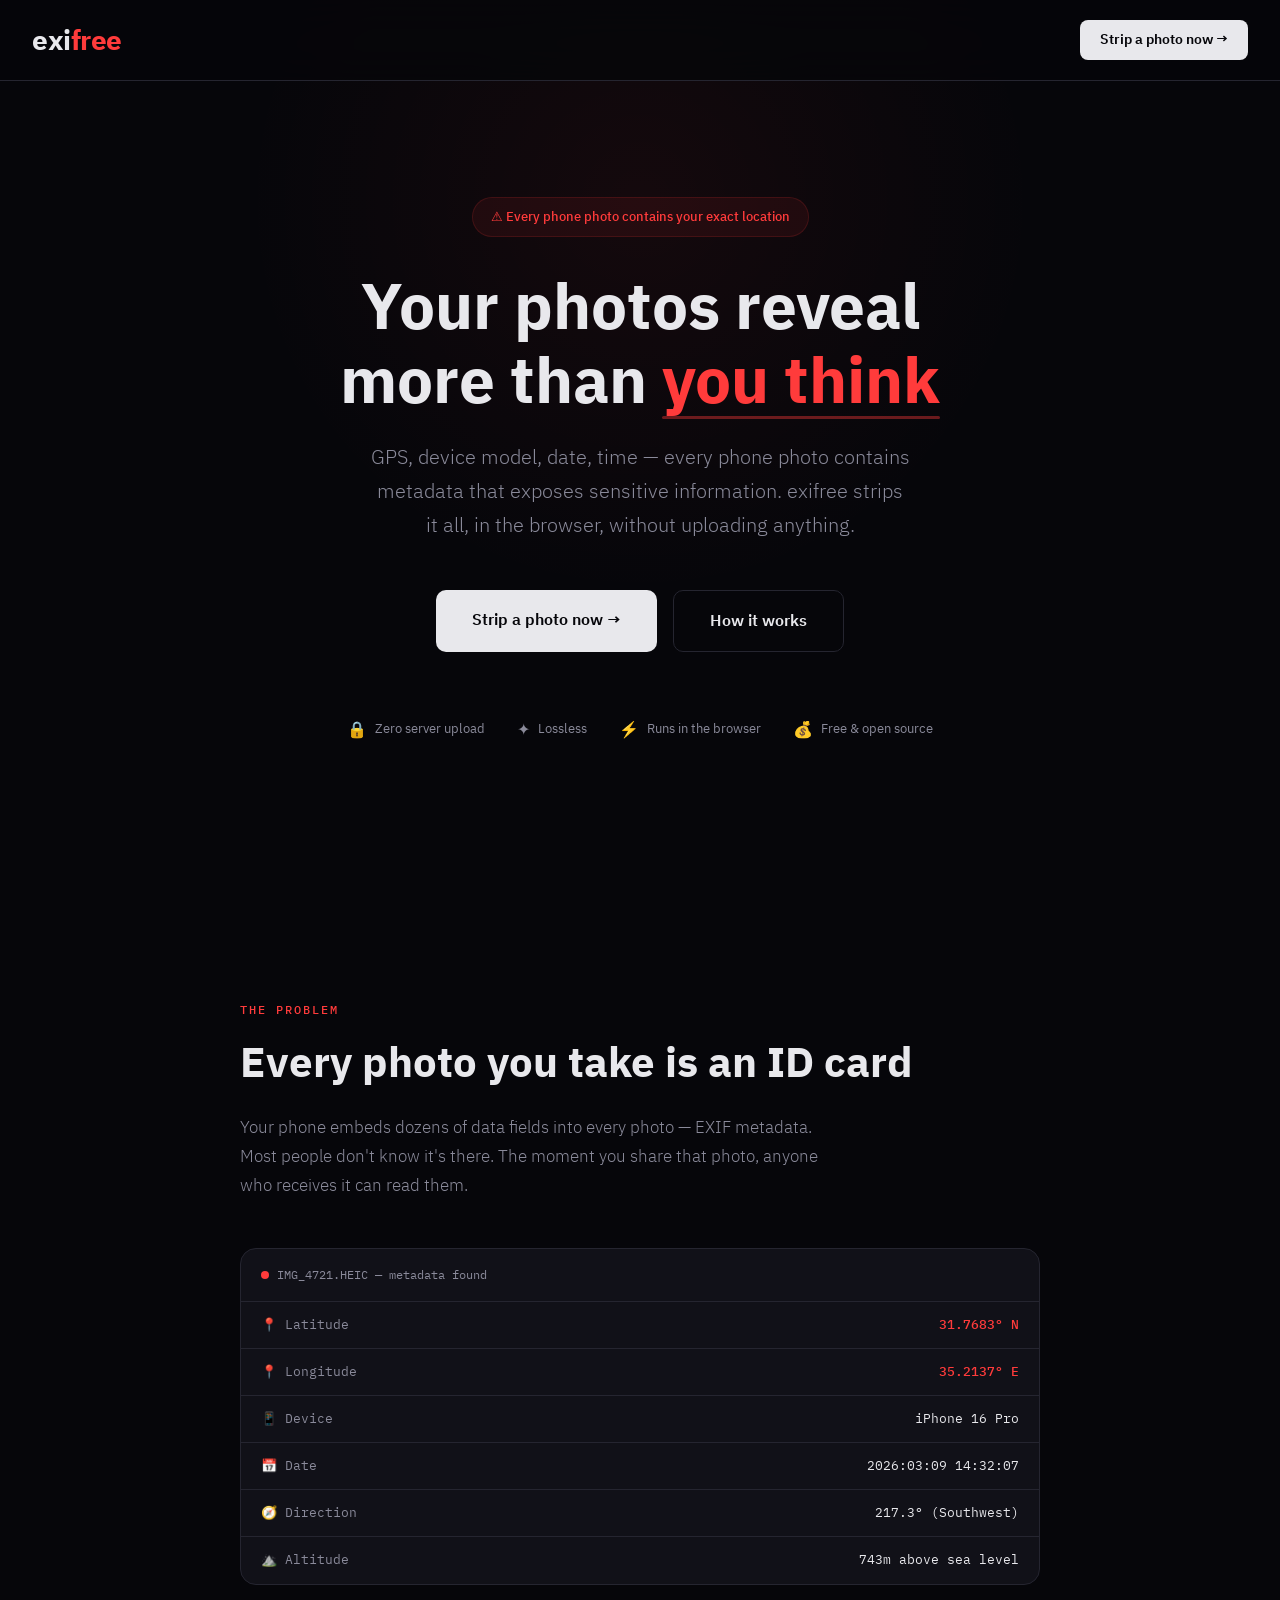
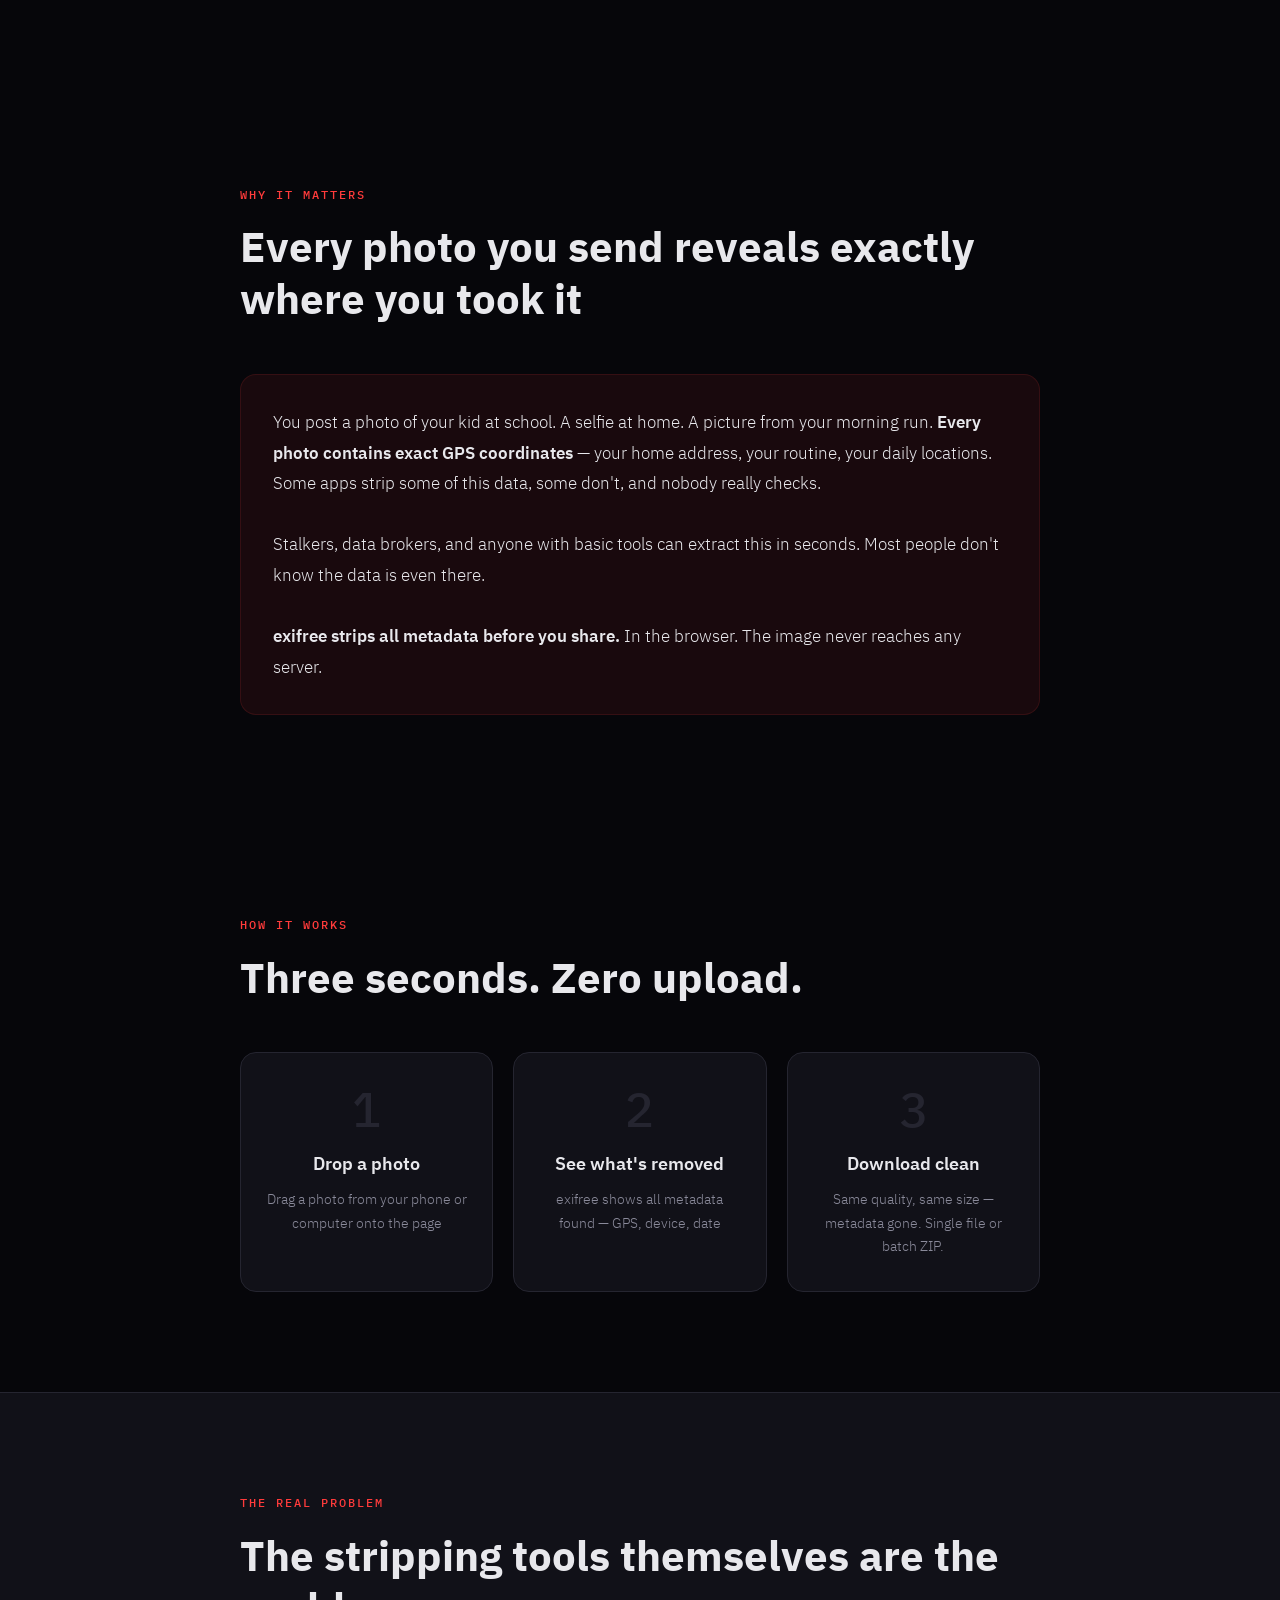
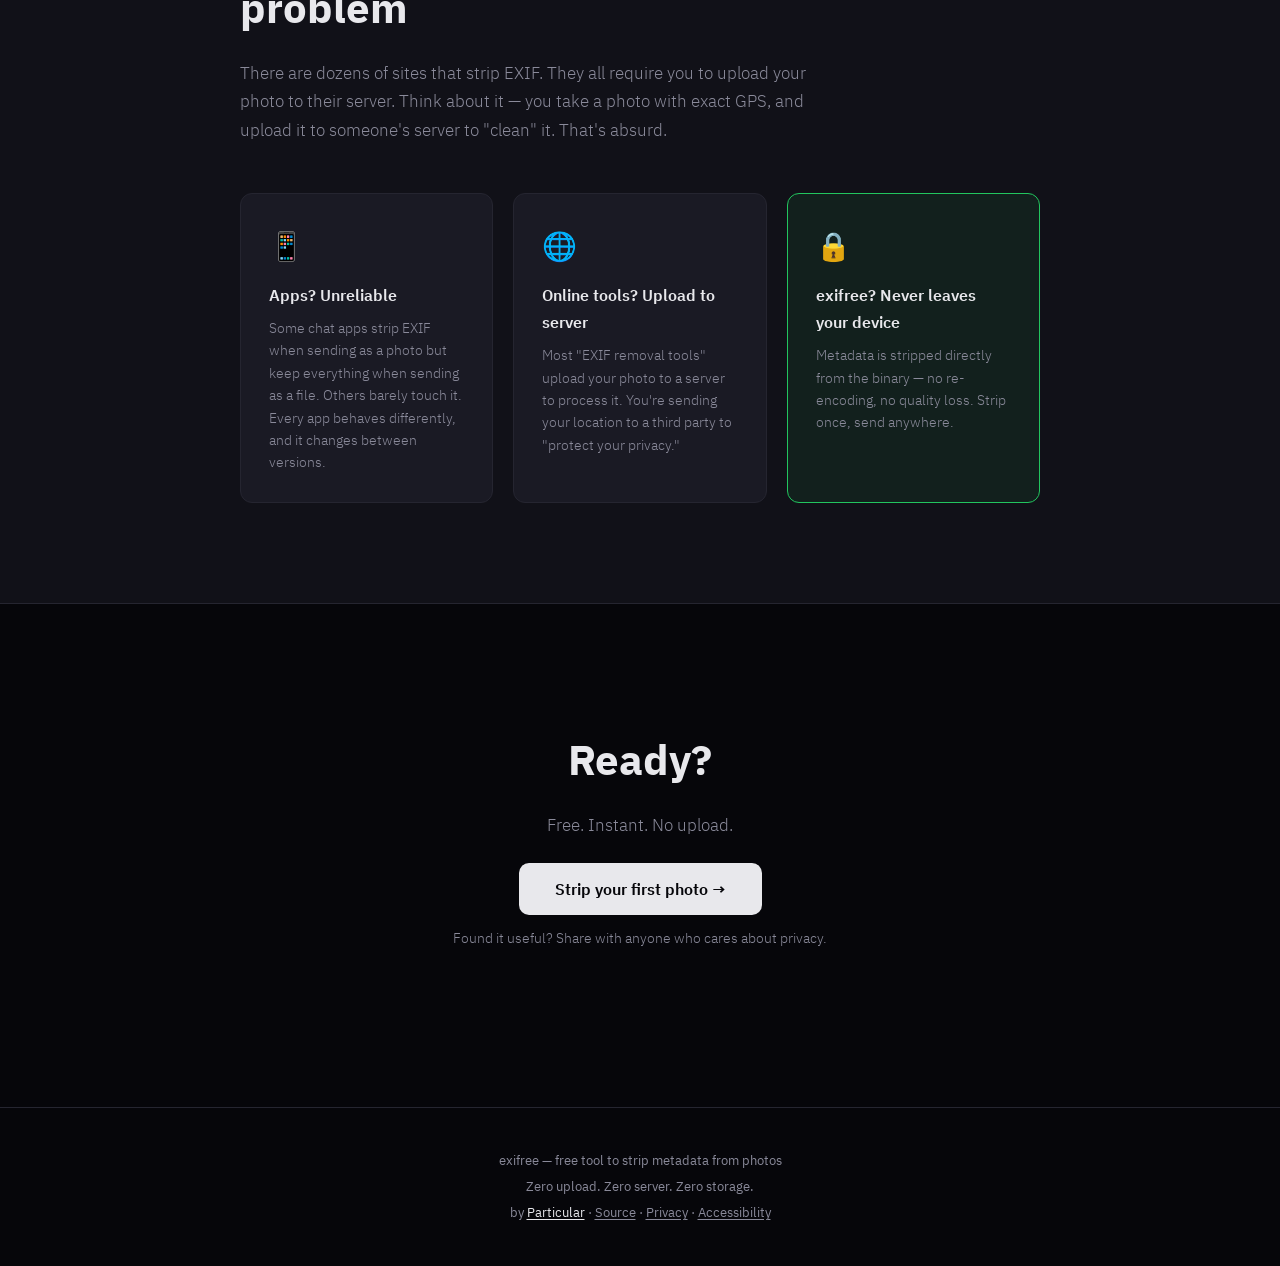
==== commit b76c24fe: "docs: update landing page and README - batch ZIP, lossless, size comparison" ====
--- a/index.html
+++ b/index.html
@@ -78,6 +78,7 @@
   </div>
   <div class="hero-trust">
     <span class="trust-item"><span class="icon" aria-hidden="true">🔒</span> Zero server upload</span>
+    <span class="trust-item"><span class="icon" aria-hidden="true">✦</span> Lossless</span>
     <span class="trust-item"><span class="icon" aria-hidden="true">⚡</span> Runs in the browser</span>
     <span class="trust-item"><span class="icon" aria-hidden="true">💰</span> Free &amp; open source</span>
   </div>
@@ -116,7 +117,7 @@
     <div class="how-grid">
       <div class="how-card"><div class="how-num">1</div><h3>Drop a photo</h3><p>Drag a photo from your phone or computer onto the page</p></div>
       <div class="how-card"><div class="how-num">2</div><h3>See what's removed</h3><p>exifree shows all metadata found — GPS, device, date</p></div>
-      <div class="how-card"><div class="how-num">3</div><h3>Download clean</h3><p>Click download and get a completely clean image, no metadata</p></div>
+      <div class="how-card"><div class="how-num">3</div><h3>Download clean</h3><p>Same quality, same size — metadata gone. Single file or batch ZIP.</p></div>
     </div>
   </div>
 </section>
@@ -128,7 +129,7 @@
     <div class="why-grid">
       <div class="why-card"><div class="icon" aria-hidden="true">📱</div><h3>Apps? Unreliable</h3><p>Some chat apps strip EXIF when sending as a photo but keep everything when sending as a file. Others barely touch it. Every app behaves differently, and it changes between versions.</p></div>
       <div class="why-card"><div class="icon" aria-hidden="true">🌐</div><h3>Online tools? Upload to server</h3><p>Most "EXIF removal tools" upload your photo to a server to process it. You're sending your location to a third party to "protect your privacy."</p></div>
-      <div class="why-card why-card-highlight"><div class="icon" aria-hidden="true">🔒</div><h3>exifree? Never leaves your device</h3><p>Metadata is stripped directly from the binary — no re-encoding, no quality loss. The image is never uploaded anywhere.</p></div>
+      <div class="why-card why-card-highlight"><div class="icon" aria-hidden="true">🔒</div><h3>exifree? Never leaves your device</h3><p>Metadata is stripped directly from the binary — no re-encoding, no quality loss. Strip once, send anywhere.</p></div>
     </div>
   </div>
 </section>
--- a/fonts/fonts.css
+++ b/fonts/fonts.css
@@ -1,40 +1,3 @@
-/* IBM Plex Sans Hebrew — weights 300–700 */
-@font-face {
-  font-family: 'IBM Plex Sans Hebrew';
-  font-style: normal;
-  font-weight: 300;
-  font-display: swap;
-  src: url('/fonts/ibm-plex-sans-hebrew-300.woff2') format('woff2');
-}
-@font-face {
-  font-family: 'IBM Plex Sans Hebrew';
-  font-style: normal;
-  font-weight: 400;
-  font-display: swap;
-  src: url('/fonts/ibm-plex-sans-hebrew-400.woff2') format('woff2');
-}
-@font-face {
-  font-family: 'IBM Plex Sans Hebrew';
-  font-style: normal;
-  font-weight: 500;
-  font-display: swap;
-  src: url('/fonts/ibm-plex-sans-hebrew-500.woff2') format('woff2');
-}
-@font-face {
-  font-family: 'IBM Plex Sans Hebrew';
-  font-style: normal;
-  font-weight: 600;
-  font-display: swap;
-  src: url('/fonts/ibm-plex-sans-hebrew-600.woff2') format('woff2');
-}
-@font-face {
-  font-family: 'IBM Plex Sans Hebrew';
-  font-style: normal;
-  font-weight: 700;
-  font-display: swap;
-  src: url('/fonts/ibm-plex-sans-hebrew-700.woff2') format('woff2');
-}
-
 /* IBM Plex Sans — weights 300–700 */
 @font-face {
   font-family: 'IBM Plex Sans';
